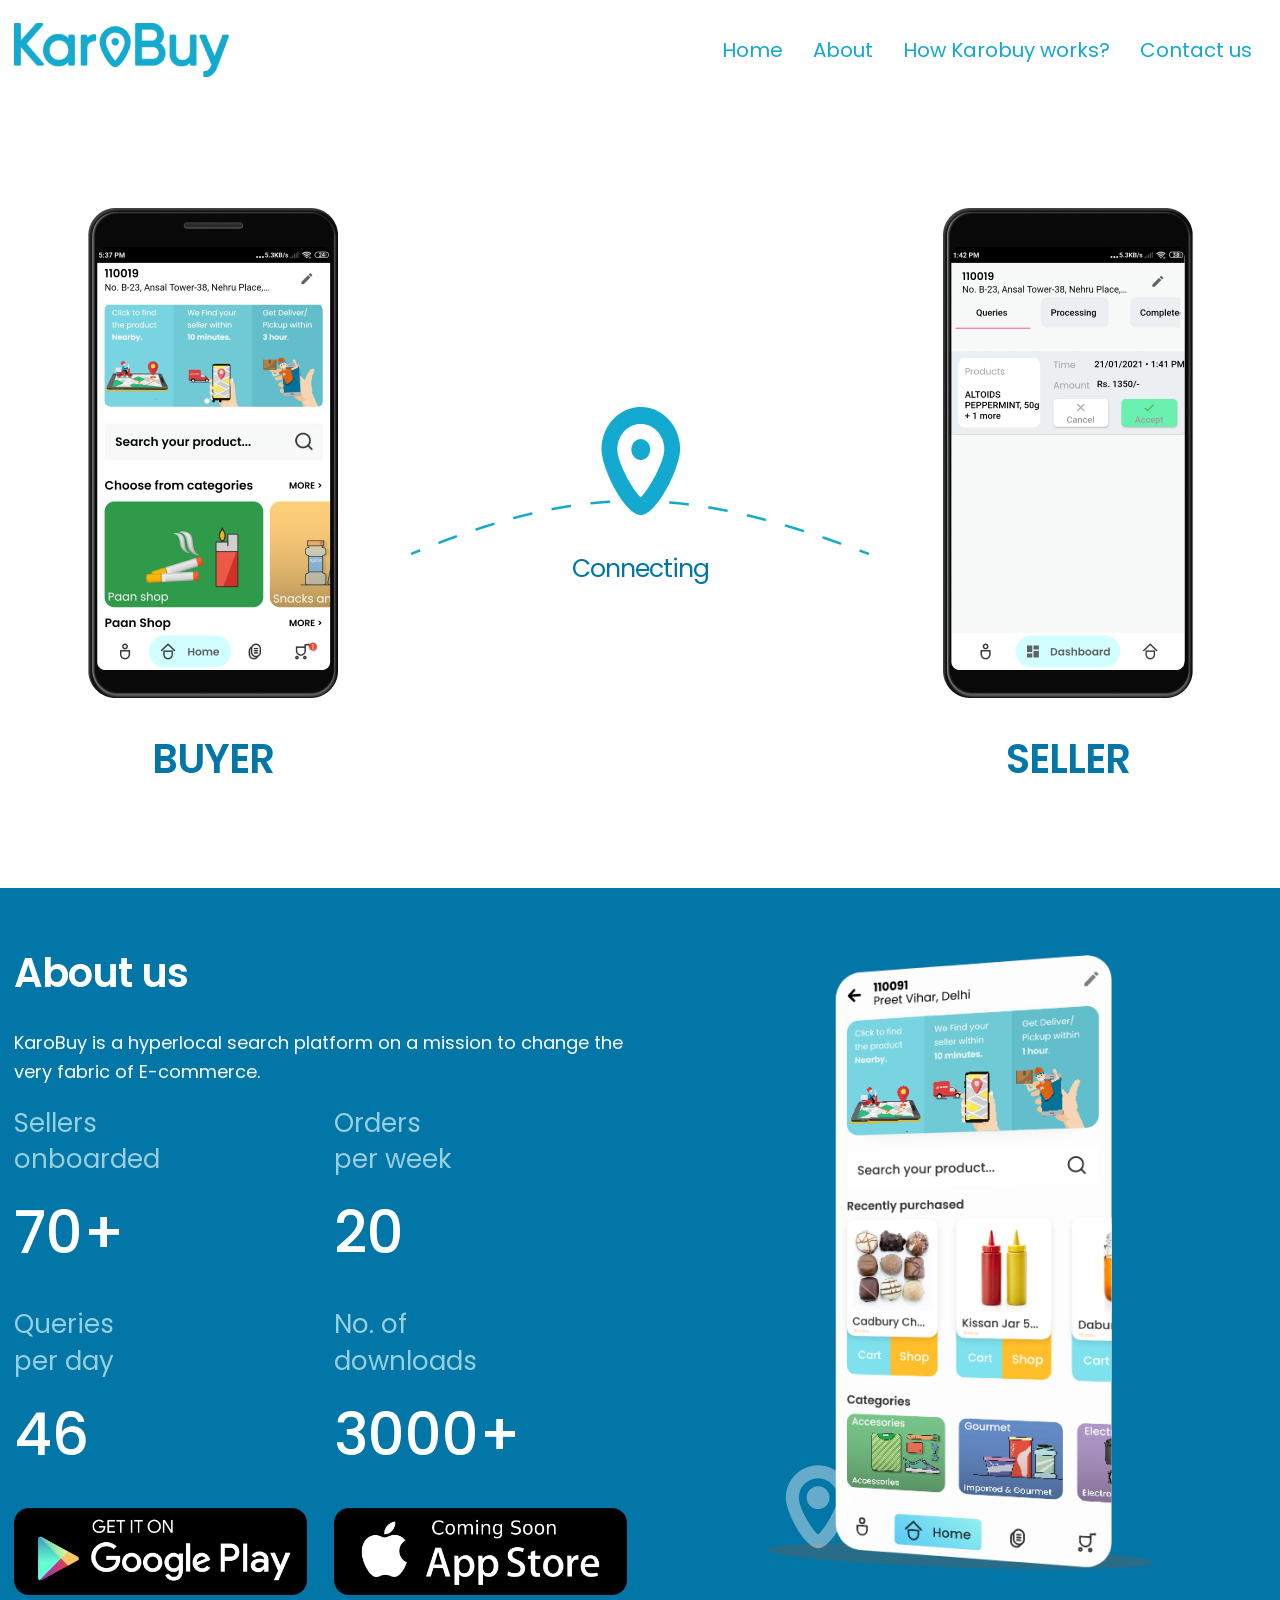
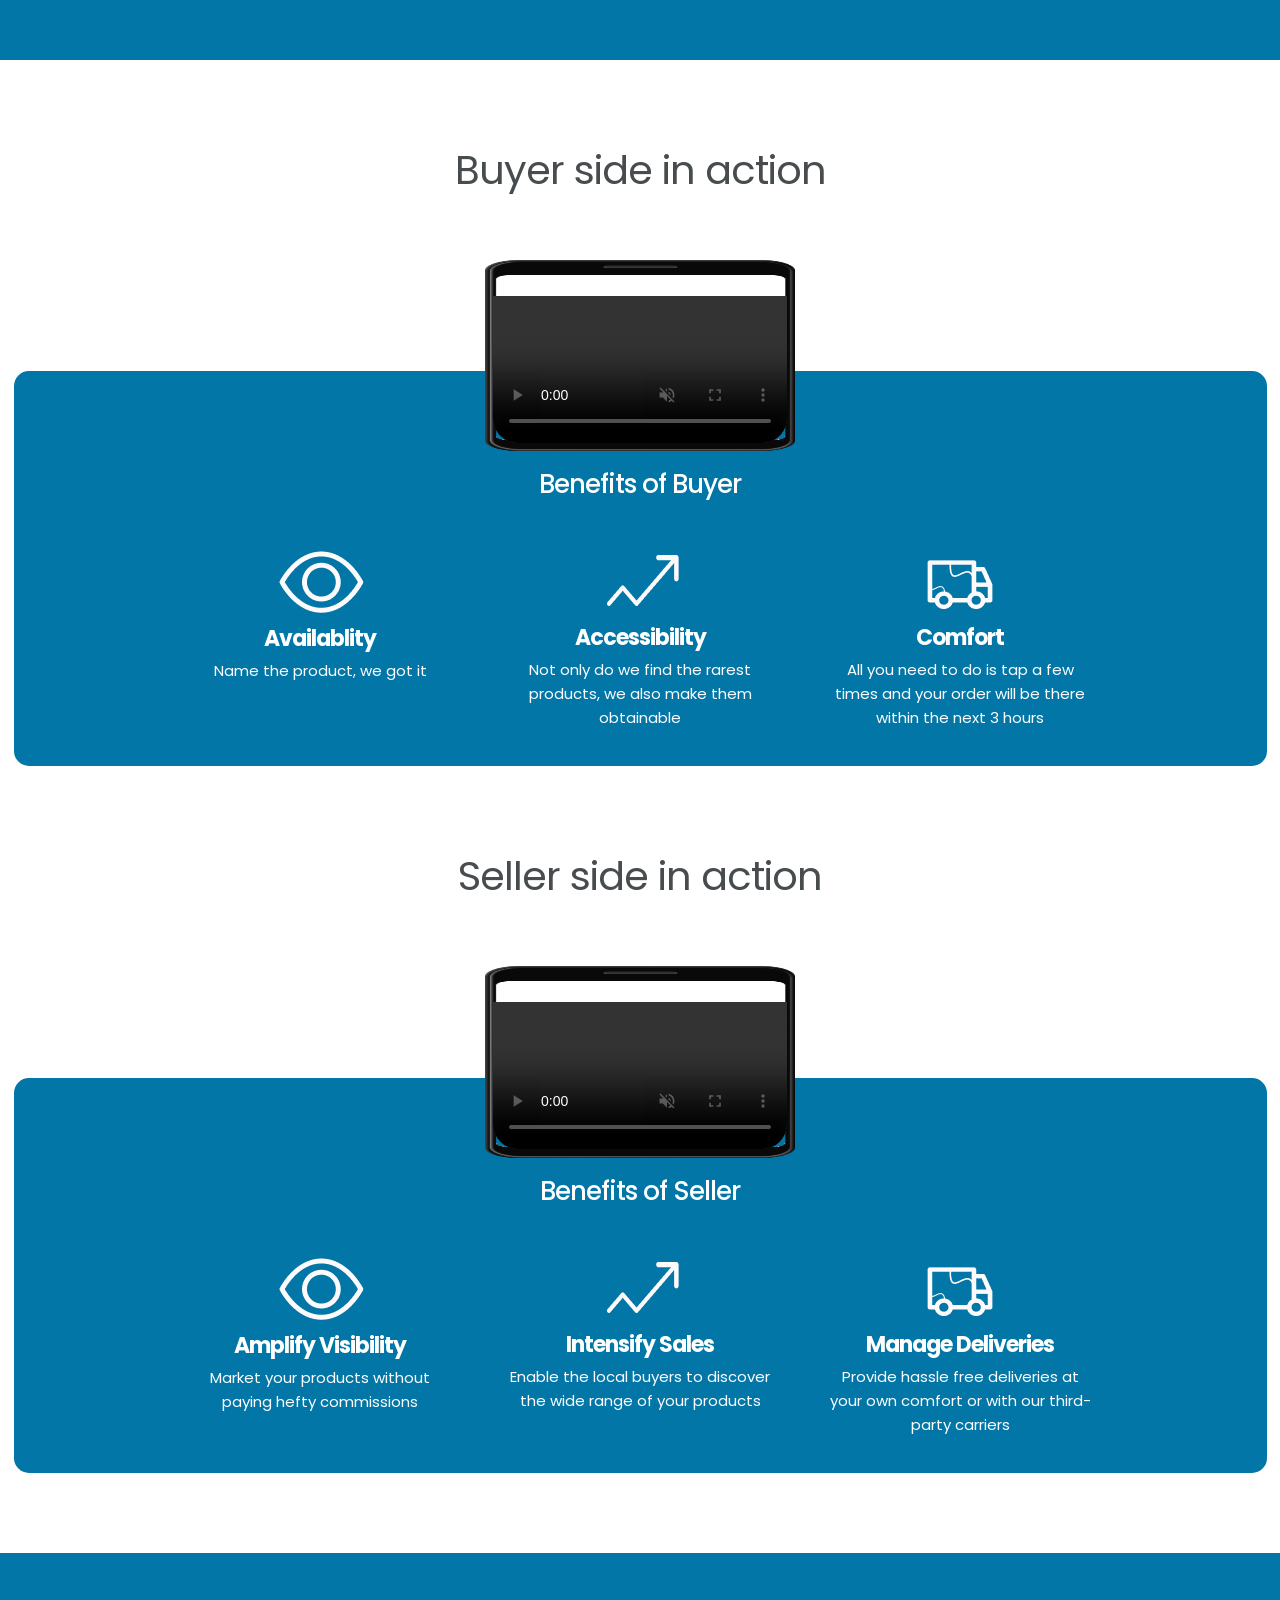
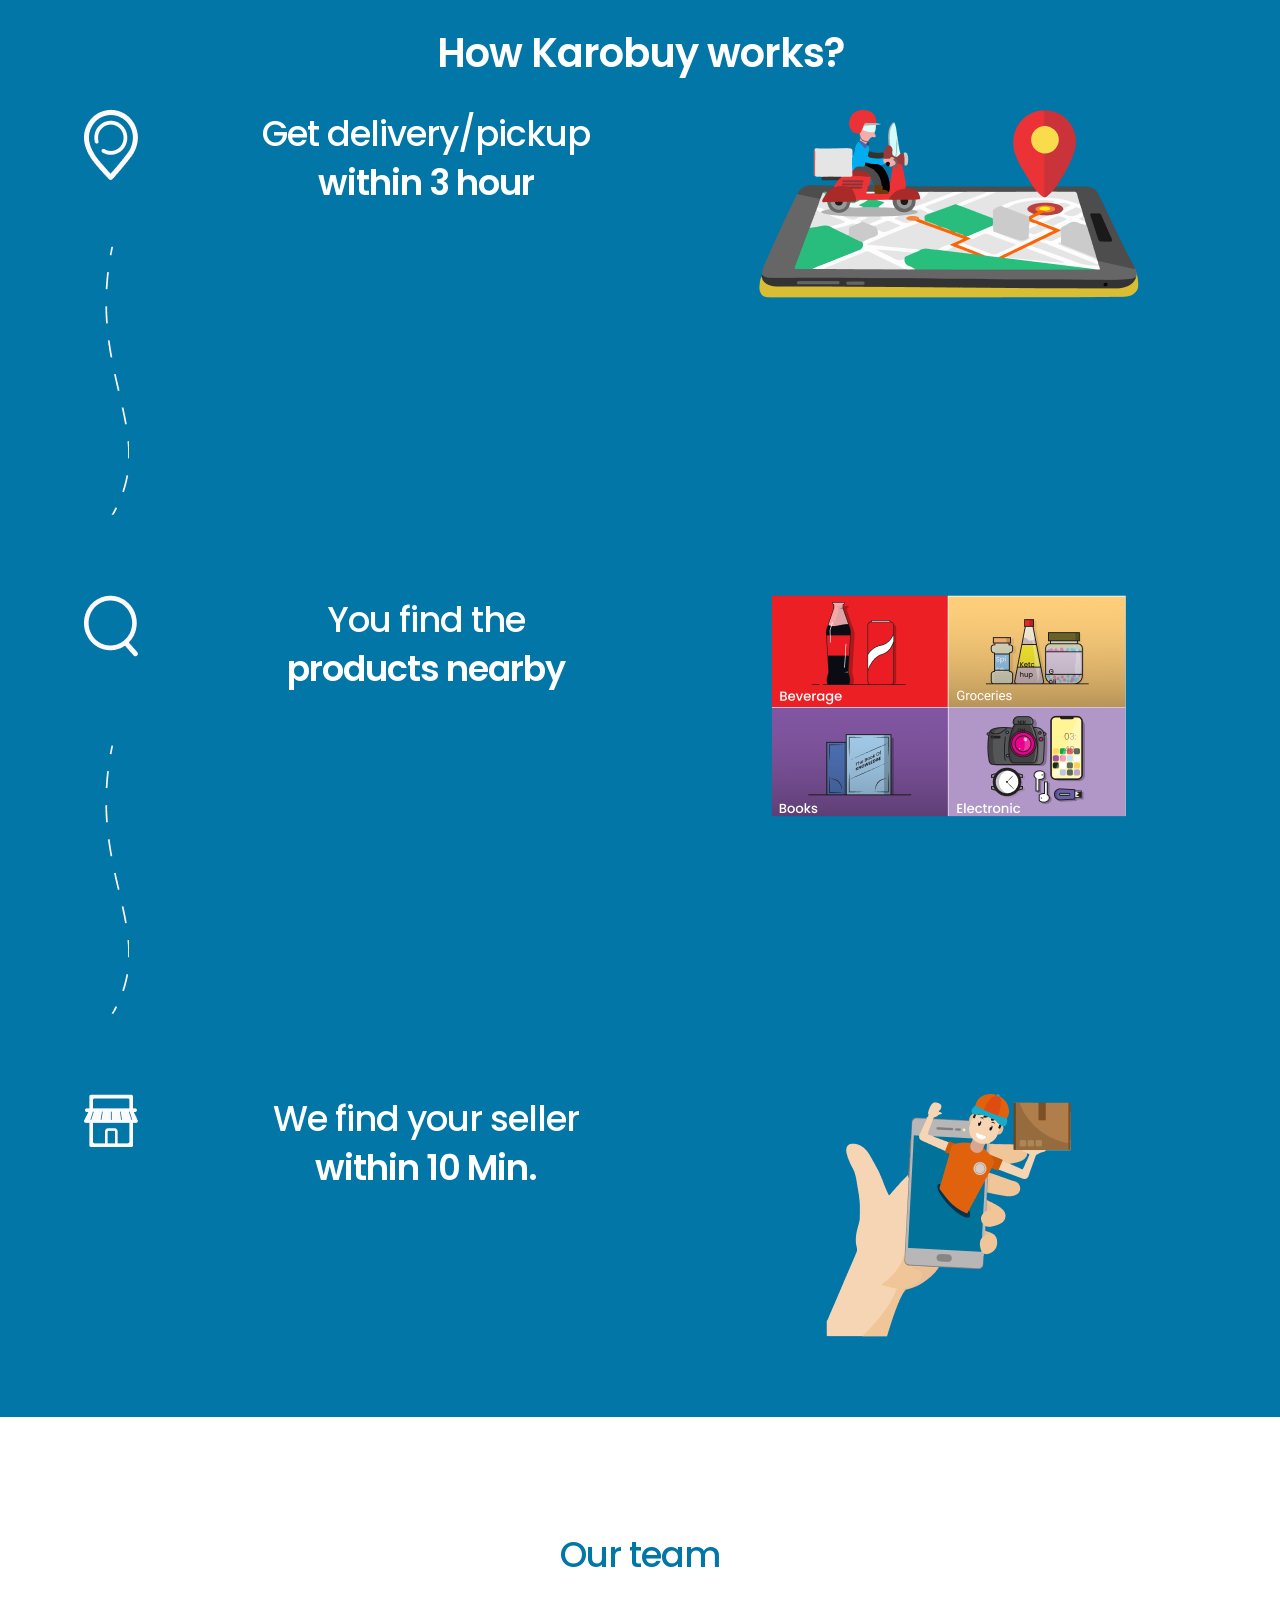
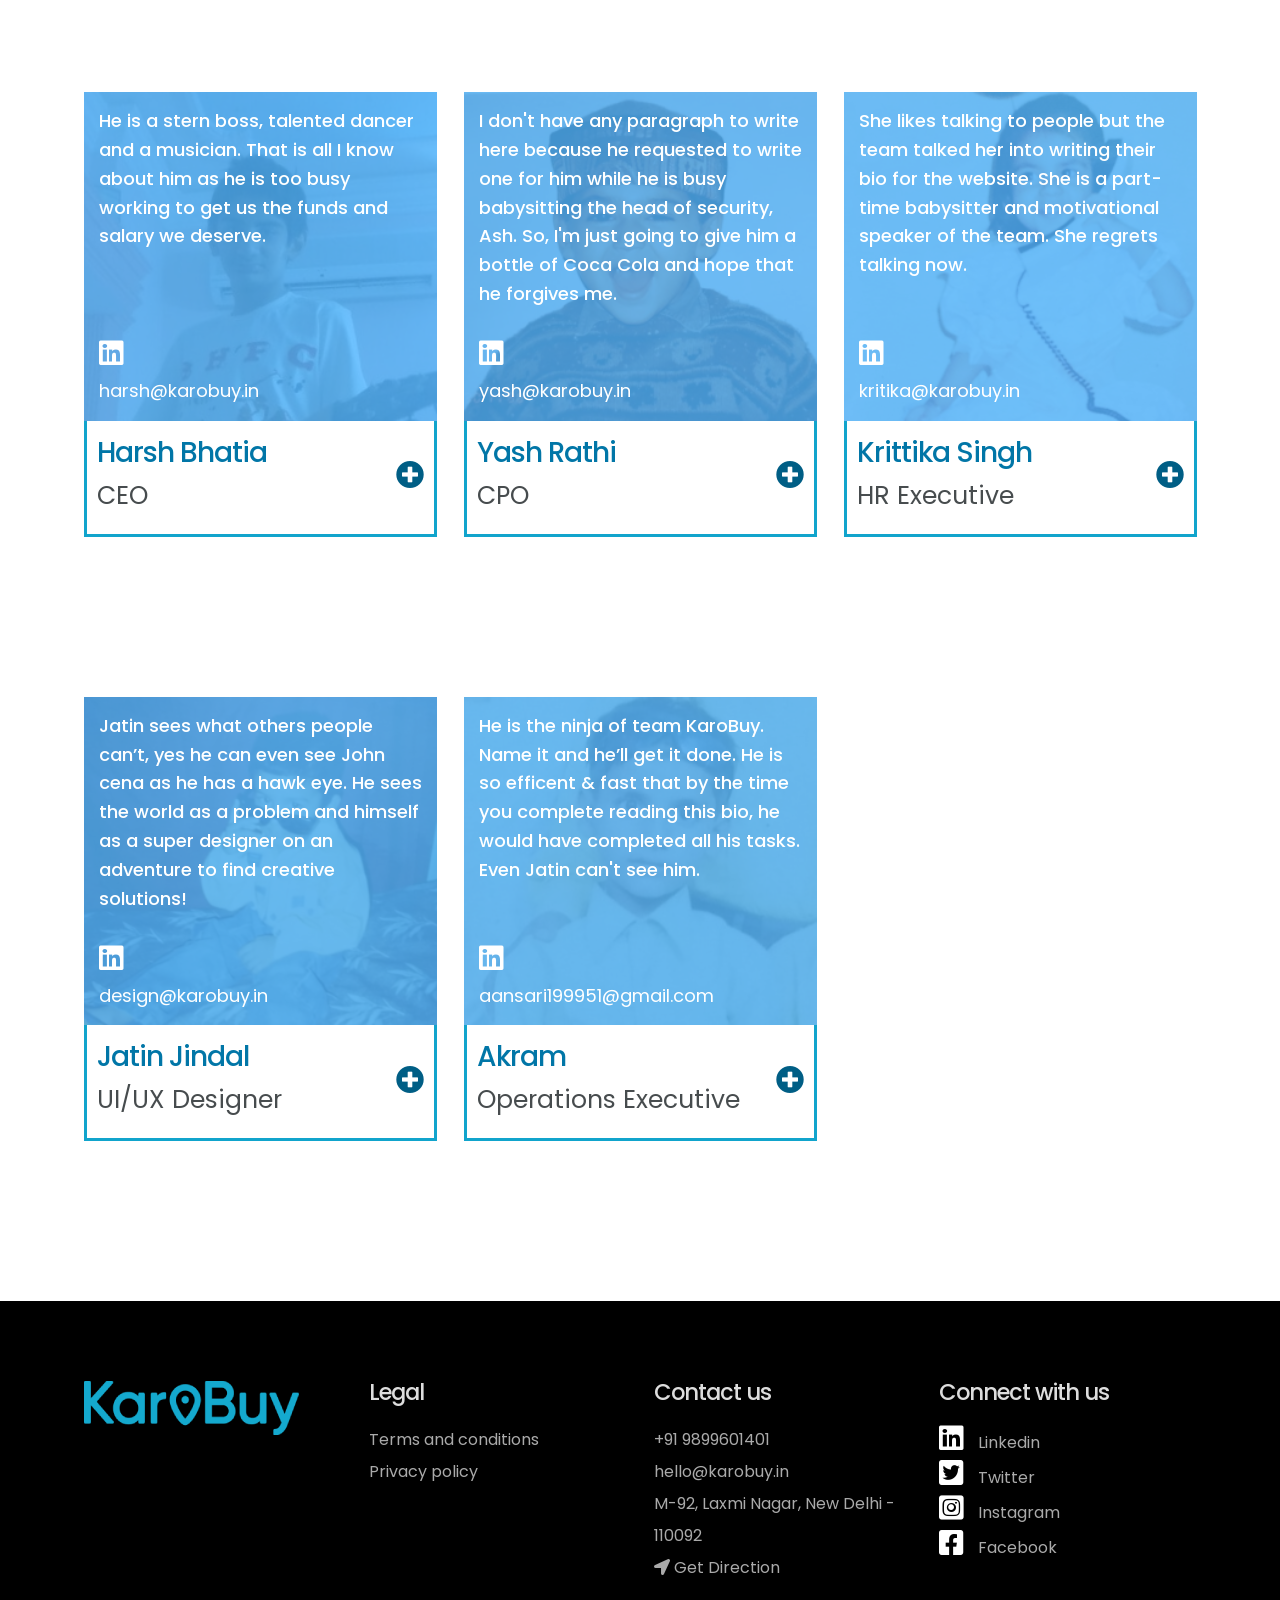
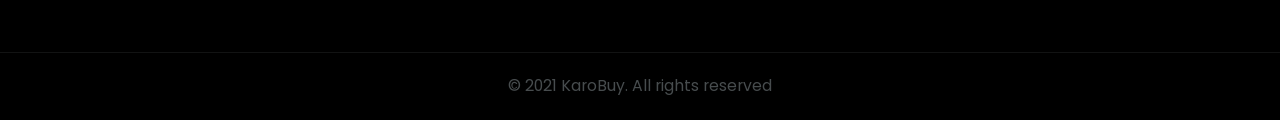
==== index.html @ 118cf06e "Add files via upload" ====
<!DOCTYPE html>
<html lang="en">
<head>
    <meta charset="UTF-8">
    <meta http-equiv="X-UA-Compatible" content="IE=edge,chrome=1" />
    <meta name="viewport" content="width=device-width, initial-scale=1.0">

    <meta name="description" content="Use karobuy to order groceries online and paan shop near you and get it delivered within 3 hours">
    <meta name="keywords" content="delivery in delhi, paan shop, online grocery shopping, grocery delivery">
    <!-- <meta name="subject" content=""> -->
    <meta name="copyright" content="Karobuy">
    <meta name="robots" content="index,follow">
    <meta name="theme-color" content="#14A9CE">
    <meta name="author" content="Harsh Bhatia, CEO">

    <meta property="og:type" content="website">
    <meta property="og:title" content="Karobuy">
    <meta property="og:description" content="Use karobuy to order groceries online and paan shop near you and get it delivered within 3 hours">
    <meta property="og:url" content="http://karobuy.in/">
    <meta property="og:site_name" content="Karobuy">
    <meta property="og:image" content="assets/images/logo.png">
    
    
    <title>Welcome! to Karobuy</title>
    <link rel="icon" type="image/png" href="assets/images/favicon.png"/>
    <link rel="canonical" href="/">
	
    <link rel="stylesheet" href="assets/css/bootstrap.min.css">
    <!-- <link rel="stylesheet" href="assets/css/owl.carousel.min.css">
    <link rel="stylesheet" href="assets/css/owl.theme.default.min.css"> -->
    <link rel="stylesheet" href="assets/css/animate.min.css">
    <link rel="stylesheet" href="https://cdnjs.cloudflare.com/ajax/libs/font-awesome/5.15.2/css/all.min.css"/>
    <link href="https://fonts.googleapis.com/css2?family=Poppins:ital,wght@0,100;0,300;0,400;0,500;0,600;0,700;0,800;0,900;1,100;1,300;1,400;1,500;1,600;1,700;1,800;1,900&display=swap" rel="stylesheet">
    <link rel="stylesheet" href="assets/css/site.css">
</head>
<body>
    <!-- HEADER SECTIONS OPEN HERE -->
    <header>
<!--         <div class="topMenu bg-theme2">
            <div class="container-fluid">
                <div class="topMenu-wrapper">
                    <div class="contacts d-none d-lg-flex">
                        <a href="tel: + (254) 721 826 904"><i class="fas fa-phone-alt"></i> + (254) 721 826 904</a><div class="text-white mx-2"> | </div>
                        <a href="mailto: info@groundwater.co.ke"><i class="far fa-envelope"></i> info@groundwater.co.ke</a><div class="text-white mx-2"> | </div>
                        <p class="mb-0"><i class="far fa-map"></i> Alpha House , Oginga Odinga Street Kisumu, Kenya</p>
                    </div>
                    <div class="links d-flex align-items-center">
                        <div class="socialBar mr-2">
                            <a class="social-link facebook" href="javascript:void(0)"><i class="fab fa-facebook-f favIcons"></i></a>
                            <a class="social-link twitter" href="javascript:void(0)"><i class="fab fa-twitter favIcons"></i></a>
                            <a class="social-link google-plus" href="javascript:void(0)"><i class="fab fa-google-plus-g"></i></a>
                            <a class="social-link linkedin" href="javascript:void(0)"><i class="fab fa-linkedin-in favIcons"></i></a>
                            <a class="social-link instagram" href="javascript:void(0)"><i class="fab fa-instagram-square favIcons"></i></a>
                            <a class="social-link pinterest" href="javascript:void(0)"><i class="fab fa-pinterest favIcons"></i></a>
                            <a class="social-link yahoo" href="javascript:void(0)"><i class="fab fa-yahoo"></i></a>
                        </div>
                        <a class="myBtn3 btn2 fw-semi px-3 fs-12" href="javascript:void(0)"><span>DONATE NOW</span></a>
                    </div>
                </div>
            </div>
        </div> -->
        <div class="mainMenu">
            <div class="container-fluid">
                <div class="logo_navs">
                    <a class="logo" href="/">
	                    <img class="img-fluid" src="assets/images/logo.png" alt="Karobuy Logo">
                    </a>
                    <div class="d-flex d-lg-none pr-2">
                        <!-- <li class="searchBar">
                            <a href="javascript:void(0);"><i class="fas fa-search"></i></a>
                        </li>
                        <li class="shopping-cart px-3">
                            <a href="javascript:void(0);"><i class="fas fa-shopping-cart"></i></a>
                        </li> -->
                        <li class="bars-btn">
                            <a href="javascript:void(0);"><i class="fas fa-bars" style="font-size: 1.4rem; color: #14A9CE;"></i></a>
                        </li>
                    </div>
                    <nav class="navDesk d-none d-lg-block">
                        <ul>
                            <li><a href="">Home</a></li>
                            <li><a href="#about">About</a></li>
                            <li><a href="#works">How Karobuy works?</a></li>
                            <li><a href="#footer">Contact us</a></li>
                            <!-- <li class="searchBar">
                                <a href="javascript:void(0);"><i class="fas fa-search"></i></a>
                            </li>
                            <li class="shopping-cart">
                                <a href="javascript:void(0);"><i class="fas fa-shopping-cart"></i></a>
                            </li>
                            <li class="bars-btn">
                                <a href="javascript:void(0);"><i class="fas fa-ellipsis-v"></i></a>
                            </li> -->
                        </ul>
                    </nav>
                    <!-- <div class="bars-btn d-lg-none">
                        <span class="bars1"></span>
                        <span class="bars2"></span>
                        <span class="bars3"></span>
                        <span class="bars"></span>
                    </div> -->
                </div>
            </div>
        </div>
        <!-- =================
            MOBILE NAVS
        ======================== -->
        <div class="accordion bg-color5">
            <div class="logoClseIcn px-3 pb-3 mb-3">
                <a class="w-75" href="/">
                    <img class="img-fluid" src="assets/images/logo.png" alt="Karobuy logo">
                </a>
                <div class="close-btn p-2"><i class="fas fa-times text-warning" style="font-size: 1.4rem;"></i></div>
            </div>
            <nav class="side-nav">
                <ul>
                    <li><a href="">Home</a></li>
                    <li class="submenu"><a href="#about">About</a><!-- <i class="fas fa-chevron-down"></i> -->
                        <!-- <ul>
                            <li><a href="/p/seo">Ecommerce</a></li>
                            <li><a href="/p/seo">SEO</a></li>
                            <li><a href="/p/social-media-management">Social Media Management</a></li>
                            <li><a href="/p/website">Websites</a></li>
                            <li><a href="/p/e-commerce-website">Ecommerce</a></li>
                            <li><a href="/p/mobile-application">Mobile Application</a></li>
                        </ul> -->
                    </li>
                    <li><a href="#works">How Karobuy works?</a></li>
                    <li><a href="#footer">Contact us</a></li>
                </ul>
            </nav>
        </div>
        <div class="side-nav-overlay"></div>
    </header>
    <!-- HEADER SECTIONS CLOSE HERE -->

    <div class="banner-area d-none d-lg-block">
        <div class="container">
            <div class="row align-items-center">
                <div class="col-md-3 wow animate__slideInLeft">
                    <div class="imgBox">
                        <img class="img-fluid" src="assets/images/buyer-side.jpg" alt="buyer">
                        <h1>BUYER</h1>
                    </div>

                </div>
                <div class="col-md-6 wow animate__fadeInUp">
                    <div class="imgBox imgIcon">
                        <img class="img-fluid" src="assets/images/map-con.png" alt="connecting">
                        <h3>Connecting</h3>
                    </div>
                </div>
                <div class="col-md-3 wow animate__slideInRight">
                    <div class="imgBox">
                        <img class="img-fluid" src="assets/images/r-buyer-side.jpg" alt="seller">
                        <h2>SELLER</h2>
                    </div>
                </div>
            </div>
        </div>
    </div>

    <div id="about" class="about mt-3 pt-5 mt-lg-0 pt-lg-0">
        <div class="container-fluid">
            <div class="row">
                <div class="col-lg-6">
                    <div class="conts">
                        <h2>About us</h2>
                        <p>KaroBuy is a hyperlocal search platform on a mission to change the very fabric of E-commerce.</p>
                        <div class="dash">
                            <div class="row">
                                <div class="col-6">
                                    <p>Sellers<br>onboarded</p>
                                    <div class="counter">
                                        <span>70</span>+
                                    </div>
                                </div>
                                <div class="col-6">
                                    <p>Orders<br>per week</p>
                                    <div class="counter">
                                        <span>20</span>
                                    </div>
                                </div>
                                <div class="col-6">
                                    <p>Queries<br>per day</p>
                                    <div class="counter">
                                        <span>46</span>
                                    </div>
                                </div>
                                <div class="col-6">
                                    <p>No. of<br>downloads</p>
                                    <div class="counter">
                                        <span>3000</span>+
                                    </div>
                                </div>
                            </div>
                        </div>
                        <div class="row">
                            <div class="col-6"><a href="https://play.google.com/store/apps/details?id=org.mx.karobuy" target="_blank"><img class="img-fluid" src="assets/images/Gplay.png" alt="google play"></a></div>
                            <div class="col-6"><a href="javascript:;"><img class="img-fluid" src="assets/images/appS.png" alt="app store"></a></div>
                        </div>
                    </div>
                </div>
                <div class="col-lg-6 wow animate__slideInRight">
                    <div class="rImg">
                        <img class="img-fluid" src="assets/images/about-r.png" alt="home delivery">
                    </div>
                </div>
            </div>
        </div>
    </div>



    <div class="actions">
        <div class="container-fluid">
            <h2>Buyer side in action</h2>
            <div class="vi wow animate__slideInLeft">
                <video controls="controls" src="assets/videos/KaroBuyBuyer.mp4" autoplay muted>
                    Your browser does not support the HTML5 Video element.
                </video>
                <img src="assets/images/mobFrame.png" alt="Buyer side in action">
            </div>
            <div class="cards">
                <h3>Benefits of Buyer</h3>
                <div class="row justify-content-center">
                    <div class="col-lg-3">
                        <div class="cs">
                            <img src="assets/images/eyeIcon.png" alt="" class="img-fluid">
                            <h4>Availablity</h4>
                            <p>Name the product,
                                we got it</p>
                        </div>
                    </div>
                    <div class="col-lg-3">
                        <div class="cs">
                            <img src="assets/images/growIcon.png" alt="" class="img-fluid">
                            <h4>Accessibility</h4>
                            <p>Not only do we find the rarest products, we also make them obtainable</p>
                        </div>
                    </div>
                    <div class="col-lg-3">
                        <div class="cs">
                            <img src="assets/images/deliveryIcon.png" alt="" class="img-fluid">
                            <h4>Comfort</h4>
                            <p>All you need to do is tap a few times and your order will be there within the next 3 hours</p>
                        </div>
                    </div>
                </div>
            </div>
        </div>
    </div>


    <div class="actions">
        <div class="container-fluid">
            <h2>Seller side in action</h2>
            <div class="vi wow animate__slideInRight">
                <video controls="controls" src="assets/videos/KaroBuySeller.mp4" autoplay muted>
                    Your browser does not support the HTML5 Video element.
                </video>
                <img src="assets/images/mobFrame.png" alt="Seller side in action">
            </div>
            <div class="cards">
                <h3>Benefits of Seller</h3>
                <div class="row justify-content-center">
                    <div class="col-lg-3">
                        <div class="cs">
                            <img class="img-fluid" src="assets/images/eyeIcon.png" alt="" class="img-fluid">
                            <h4>Amplify Visibility</h4>
                            <p>Market your products without paying hefty commissions</p>
                        </div>
                    </div>
                    <div class="col-lg-3">
                        <div class="cs">
                            <img class="img-fluid" src="assets/images/growIcon.png" alt="" class="img-fluid">
                            <h4>Intensify Sales</h4>
                            <p>Enable the local buyers to discover the wide range of your products</p>
                        </div>
                    </div>
                    <div class="col-lg-3">
                        <div class="cs">
                            <img class="img-fluid" src="assets/images/deliveryIcon.png" alt="" class="img-fluid">
                            <h4>Manage Deliveries</h4>
                            <p>Provide hassle free deliveries at your own comfort or with our third-party carriers</p>
                        </div>
                    </div>
                </div>
            </div>
        </div>
    </div>
    

    <div id="works" class="works">
        <div class="container">
            <h2>How Karobuy works?</h2>
            <div class="row pBox">
                <div class="col-3 col-md-1">
                    <div class="icons"><img class="img-fluid" src="assets/images/locatPin.png" alt="map icon"></div>
                </div>
                <div class="col-9 col-md-11">
                    <div class="row">
                        <div class="col-md-6">
                            <h2><span>Get delivery/pickup</span><br>within 3 hour</h2>
                        </div>
                        <div class="col-md-6 wow animate__slideInLeft">
                            <div class="imgBox"><img class="img-fluid" src="assets/images/delrng.png" alt="Get delivery/pickup within 3 hour"></div>
                        </div>
                    </div>
                </div>
            </div>
            <div class="row pBox">
                <div class="col-3 col-md-1">
                    <div class="icons"><img class="img-fluid" src="assets/images/srchDir.png" alt="find icon"></div>
                </div>
                <div class="col-9 col-md-11">
                    <div class="row">
                        <div class="col-md-6">
                            <h2><span>You find the </span><br>products nearby</h2>
                        </div>
                        <div class="col-md-6 wow animate__slideInRight">
                            <div class="imgBox"><img class="img-fluid" src="assets/images/prdcts.png" alt="You find the 
                                products nearby"></div>
                        </div>
                    </div>
                </div>
            </div>
            <div class="row pBox">
                <div class="col-3 col-md-1">
                    <div class="icons"><img class="img-fluid" src="assets/images/homeIcon.png" alt="home icon"></div>
                </div>
                <div class="col-9 col-md-11">
                    <div class="row">
                        <div class="col-md-6">
                            <h2><span>We find your seller</span><br>within 10 Min.</h2>
                        </div>
                        <div class="col-md-6 wow animate__slideInLeft">
                            <div class="imgBox"><img class="img-fluid" src="assets/images/selr.png" alt="We find your seller within 10 Min."></div>
                        </div>
                    </div>
                </div>
            </div>
        </div>
    </div>


    <div class="teams">
        <div class="container">
            <h2>Our team</h2>
            <div class="row">
                <div class="col-12 col-lg-4 wow animate__slideInLeft">
                    <div class="memb">
                        <div class="imgLayer">
                            <img src="assets/images/harshBhatiya.jpg" alt="Harsh Bhatia">
                            <div class="layer">
                                <p>He is a stern boss, talented dancer and a musician. That is all I know about him as he is too busy working to get us the funds and salary we deserve.</p>
                                <div class="social">
                                    <a class="SoLnk linkedin" href="https://www.linkedin.com/in/iamharshbhatia/" target="_blank"><i class="fab fa-linkedin"></i></a>
                                    <!-- <a class="SoLnk twitter" href="javascript:;"><i class="fab fa-twitter-square"></i></a>
                                    <a class="SoLnk instagram" href="javascript:;"><i class="fab fa-instagram-square"></i></a>
                                    <a class="SoLnk facebook" href="javascript:;"><i class="fab fa-facebook-square"></i></a> -->
                                    <a class="mailLnk" href="mailto:harsh@karobuy.in">harsh@karobuy.in</a>
                                </div>
                            </div>
                        </div>
                        <div class="nameDesgn">
                            <div class="name">
                                <h3>Harsh Bhatia</h3>
                                <p>CEO</p>
                            </div>
                            <div class="expndBtn">
                                <i class="fas fa-plus-circle"></i>
                            </div>
                        </div>
                    </div>
                </div>
                <div class="col-12 col-lg-4">
                    <div class="memb">
                        <div class="imgLayer">
                            <img src="assets/images/yashRathi.jpg" alt="Yash Rathi">
                            <div class="layer">
                                <p>I don't have any paragraph to write here because he requested to write one for him while he is busy babysitting the head of security, Ash. So, I'm just going to give him a bottle of Coca Cola and hope that he forgives me.</p>
                                <div class="social">
                                    <a class="SoLnk linkedin" href="https://www.linkedin.com/in/yash-rathi-764050116/" target="_blank"><i class="fab fa-linkedin"></i></a>
                                    <a class="mailLnk" href="mailto:yash@karobuy.in">yash@karobuy.in</a>
                                </div>
                            </div>
                        </div>
                        <div class="nameDesgn">
                            <div class="name">
                                <h3>Yash Rathi</h3>
                                <p>CPO</p>
                            </div>
                            <div class="expndBtn">
                                <i class="fas fa-plus-circle"></i>
                            </div>
                        </div>
                    </div>
                </div>
                <div class="col-12 col-lg-4 wow animate__slideInRight">
                    <div class="memb">
                        <div class="imgLayer">
                            <img src="assets/images/Kritika.jpg" alt="Krittika">
                            <div class="layer">
                                <p>She likes talking to people but the team talked her into writing their bio for the website. She is a part-time babysitter and motivational speaker of the team. She regrets talking now.</p>
                                <div class="social">
                                    <a class="SoLnk linkedin" href="https://www.linkedin.com/in/krittika-singh-4213291a0/" target="_blank"><i class="fab fa-linkedin"></i></a>
                                    <a class="mailLnk" href="mailto:kritika@karobuy.in">kritika@karobuy.in</a>
                                </div>
                            </div>
                        </div>
                        <div class="nameDesgn">
                            <div class="name">
                                <h3>Krittika Singh</h3>
                                <p>HR Executive</p>
                            </div>
                            <div class="expndBtn">
                                <i class="fas fa-plus-circle"></i>
                            </div>
                        </div>
                    </div>
                </div>
                <div class="col-12 col-lg-4 wow animate__slideInLeft">
                    <div class="memb">
                        <div class="imgLayer">
                            <img src="assets/images/jatinJindal.jpg" alt="Jatin Jindal">
                            <div class="layer">
                                <p>Jatin sees what others people can’t, yes he can even see John cena  as he has a hawk eye. He sees the world as a problem and himself as a super designer on an adventure to find creative solutions!</p>
                                <div class="social">
                                    <a class="SoLnk linkedin" href="https://www.linkedin.com/in/jatin-jindal-b1544615b" target="_blank"><i class="fab fa-linkedin"></i></a>
                                    <a class="mailLnk" href="mailto:design@karobuy.in">design@karobuy.in</a>
                                </div>
                            </div>
                        </div>
                        <div class="nameDesgn">
                            <div class="name">
                                <h3>Jatin Jindal</h3>
                                <p>UI/UX Designer</p>
                            </div>
                            <div class="expndBtn">
                                <i class="fas fa-plus-circle"></i>
                            </div>
                        </div>
                    </div>
                </div>
                <div class="col-12 col-lg-4 wow animate__slideInLeft">
                    <div class="memb">
                        <div class="imgLayer">
                            <img src="assets/images/akram.jpg" alt="Akram">
                            <div class="layer">
                                <p>He is the ninja of team KaroBuy. Name it and he’ll get it done. He is so efficent & fast that by the time you complete reading this bio, he would have completed all his tasks. Even Jatin can't see him.</p>
                                <div class="social">
                                    <a class="SoLnk linkedin" href="https://www.linkedin.com/in/akram-ansari-314558206" target="_blank"><i class="fab fa-linkedin"></i></a>
                                    <a class="mailLnk" href="mailto:aansari199951@gmail.com">aansari199951@gmail.com</a>
                                </div>
                            </div>
                        </div>
                        <div class="nameDesgn">
                            <div class="name">
                                <h3>Akram</h3>
                                <p>Operations Executive</p>
                            </div>
                            <div class="expndBtn">
                                <i class="fas fa-plus-circle"></i>
                            </div>
                        </div>
                    </div>
                </div>
            </div>
        </div>
    </div>



    <footer id="footer" class="footer">
        <div class="container">
            <div class="row">
                <div class="col-12 col-md-3">
                    <div class="fooBox"><a class="logo" href="/"><img class="img-fluid" src="assets/images/logo.png" alt="karobuy logo"></a></div>
                </div>
                <div class="col-12 col-md-3">
                    <div class="fooBox">
                        <h5>Legal</h5>
                        <ul>
                            <li>
                                <a href="javascript:;">Terms and conditions</a>
                                <a href="javascript:;">Privacy policy</a>
                            </li>
                        </ul>
                    </div>
                </div>
                <div class="col-6 col-md-3">
                    <div class="fooBox">
                        <h5>Contact us</h5>
                        <ul>
                            <li>
                                <a href="tel: +91 9899601401">+91 9899601401</a>
                                <a href="hello@karobuy.in">hello@karobuy.in</a>
                                <p>M-92, Laxmi Nagar, New Delhi - 110092</p>
                                <a href="https://maps.app.goo.gl/RvMQTJTn36j3Mem1A" target="_blank"><i class="fas fa-location-arrow"></i> Get Direction</a>
                            </li>
                        </ul>
                    </div>
                </div>
                <div class="col-6 col-md-3">
                    <div class="fooBox">
                        <h5>Connect with us</h5>
                        <ul class="fooSoci">
                            <li>
                                <a href="https://www.linkedin.com/company/karobuy/" target="_blank"><i class="fab fa-linkedin"></i> Linkedin</a>
                                <a href="https://twitter.com/karo_buy" target="_blank"><i class="fab fa-twitter-square"></i> Twitter</a>
                                <a href="https://www.instagram.com/karobuy.in/" target="_blank"><i class="fab fa-instagram-square"></i> Instagram</a>
                                <a href="https://www.facebook.com/karobuy.in" target="_blank"><i class="fab fa-facebook-square"></i> Facebook</a>
                            </li>
                        </ul>
                    </div>
                </div>
            </div>
        </div>
        <hr>
        <div class="copyright">
            <small>&copy; 2021 KaroBuy. All rights reserved</small>
        </div>
        <div id="back_top">
            <span></span>
        </div>
    </footer>


    

    <script src="assets/js/jquery.js"></script>
    <!-- <script src="assets/js/popper.min.js"></script>
    <script src="assets/js/bootstrap.min.js"></script> -->
<!--     <script src="assets/js/owl.carousel.js"></script>
    <script src="assets/js/modernizr-custom.js"></script> -->
    <script src="assets/js/wow.min.js"></script>
    <script src="assets/js/jquery.waypoints.min.js"></script>
    <script src="assets/js/jquery.counterup.min.js"></script>
    <script src="assets/js/site.js"></script>
    
</body>
</html>
---- assets/css/site.css ----
*,ul,li{margin:0;padding:0;list-style:none}::selection{color:#fff;background-color:#0176A7}a:hover{color:#0176A7}html,body{font-size:18px;color:#474C4E;font-family:'Poppins', sans-serif;scroll-behavior:smooth;line-height:1.6}h1,h2,h3,h4,h5,h6,.h1,.h2,.h3,.h4,.h5,.h6{letter-spacing:-1px;font-weight:700;line-height:1}@media (min-width: 1601px){.container,.container-sm,.container-md,.container-lg,.container-xl,.container-ld{max-width:1440px}}.social .SoLnk{color:#fff;font-size:28px}.social .SoLnk:not(:last-child){margin-right:5px}.social .mailLnk{display:block;color:#fff;text-decoration:none}.about{background-color:#0176A7;color:#fff}.about .conts{padding-top:40px;padding-bottom:40px}@media (min-width: 992px){.about .conts{padding-top:65px;padding-bottom:65px}}.about .conts h2{font-size:30px;font-weight:600;margin-bottom:1rem}@media (min-width: 992px){.about .conts h2{font-size:40px;margin-bottom:2rem}}.about .conts .dash p{font-size:26px;margin-bottom:10px;color:#97CFE0;line-height:1.4}.about .conts .dash .counter{font-size:30px;font-weight:500;margin-bottom:26px}@media (min-width: 992px){.about .conts .dash .counter{font-size:58px}}.about .rImg{text-align:center;padding-bottom:35px}@media (min-width: 992px){.about .rImg{padding-top:65px;padding-bottom:65px}}.actions{margin-bottom:50px}@media (min-width: 992px){.actions{margin-bottom:80px}}.actions h2{font-size:30px;font-weight:normal;text-align:center;margin-top:60px;margin-bottom:-30px}@media (min-width: 992px){.actions h2{font-size:40px;margin-top:90px;margin-bottom:-10px}}.actions .vi{text-align:center;width:270px;position:relative;top:80px;padding:36px 8px 0;margin-left:auto;margin-right:auto}@media (min-width: 992px){.actions .vi{width:310px}}.actions .vi video{outline:none;max-width:100%;position:relative;z-index:9;border-radius:0 0 25px 25px}.actions .vi img{position:absolute;width:100%;height:100%;top:0;left:0;right:0;bottom:0}.actions .cards{background-color:#0176A7;color:#fff;text-align:center;border-radius:15px;padding-top:100px}.actions .cards h3{font-size:26px;font-weight:500;margin-bottom:20px}@media (min-width: 992px){.actions .cards h3{margin-bottom:40px}}.actions .cards .cs{padding-bottom:36px;padding-left:15px;padding-right:15px}.actions .cards .cs h4{font-size:22px;font-weight:bold}.actions .cards .cs p{font-size:15px;margin-bottom:0}.works{background-color:#0176A7;padding-top:60px}@media (min-width: 992px){.works{padding-top:80px}}.works h2{text-align:center;color:#fff;font-size:30px;font-weight:600;margin-bottom:3rem}@media (min-width: 992px){.works h2{font-size:40px;margin-bottom:2rem}}.works .pBox{padding-bottom:60px}@media (min-width: 992px){.works .pBox{padding-bottom:80px}}.works .pBox h2{color:#fff;font-size:28px;line-height:1.4;margin-bottom:4rem}@media (min-width: 992px){.works .pBox h2{font-size:35px}}.works .pBox h2 span{font-weight:500}.works .pBox .imgBox{text-align:center}.teams{padding-top:60px}@media (min-width: 992px){.teams{padding-top:120px}}.teams h2{text-align:center;color:#0176A7;font-weight:500;font-size:35px;margin-bottom:60px}@media (min-width: 992px){.teams h2{margin-bottom:120px}}.teams .memb{margin-bottom:40px}@media (min-width: 992px){.teams .memb{padding-bottom:120px}}.teams .memb .imgLayer{position:relative}.teams .memb .imgLayer img{width:100%}.teams .memb .imgLayer .layer{position:absolute;top:0;bottom:0;left:0;right:0;color:#fff;background-color:rgba(82,182,255,0.8);display:flex;flex-direction:column;justify-content:space-between;padding:15px}.teams .memb .imgLayer .layer p{font-weight:500}.teams .memb .nameDesgn{display:flex;justify-content:space-between;align-items:center;border-right:3px solid #11A4CC;border-bottom:3px solid #11A4CC;border-left:3px solid #11A4CC;padding:1rem 10px}.teams .memb .nameDesgn .name h3{color:#0176A7;font-weight:500;font-size:22px}@media (min-width: 992px){.teams .memb .nameDesgn .name h3{font-size:28px}}.teams .memb .nameDesgn .name p{margin-bottom:0;font-size:25px}.teams .memb .nameDesgn .expndBtn{cursor:pointer}.teams .memb .nameDesgn .expndBtn i{font-size:28px;color:#005E85}header .topMenu .topMenu-wrapper{display:flex;justify-content:space-between;align-items:center}header .topMenu .topMenu-wrapper .contacts{display:flex}header .topMenu .topMenu-wrapper .contacts a,header .topMenu .topMenu-wrapper .contacts p{color:#fff;padding-left:4px;padding-right:4px}header .topMenu .topMenu-wrapper .contacts a:hover,header .topMenu .topMenu-wrapper .contacts p:hover{background-color:#fff;color:#14A9CE}header .mainMenu{position:absolute;top:0;left:0;right:0;padding-top:15px;padding-bottom:15px;background-color:#fff;z-index:99;-webkit-transition:all 0.6s ease;-ms-transition:all 0.6s ease;-o-transition:all 0.6s ease;transition:all 0.6s ease}@media (min-width: 992px){header .mainMenu{padding-top:0px;padding-bottom:0px}}header .mainMenu .logo_navs{display:flex;justify-content:space-between;align-items:center}header .mainMenu .logo_navs .navDesk>ul{display:flex;justify-content:space-between;align-items:center}header .mainMenu .logo_navs .navDesk>ul li a{font-size:20px;display:block;padding:34px 15px;color:#14A9CE;text-decoration:none;position:relative}header .mainMenu .logo_navs .navDesk>ul li a::after{content:'';position:absolute;left:0;bottom:0;width:100%;height:4px;background-color:#14A9CE;-webkit-transform:scaleX(0);-ms-transform:scaleX(0);transform:scaleX(0);-webkit-transition:transform 0.4s;-ms-transition:transform 0.4s;-o-transition:transform 0.4s;transition:transform 0.4s}header .mainMenu .logo_navs .navDesk>ul li:hover>a{color:#0176A7}header .mainMenu .logo_navs .navDesk>ul li:hover>a::after{-webkit-transform:scaleX(1);-ms-transform:scaleX(1);transform:scaleX(1)}header .mainMenu .logo_navs .navDesk>ul li:hover .megaMenu{-webkit-transform:scaleY(1);-ms-transform:scaleY(1);transform:scaleY(1)}header .mainMenu .logo_navs .navDesk>ul li .megaMenu{-webkit-transition:transform 0.4s;-ms-transition:transform 0.4s;-o-transition:transform 0.4s;transition:transform 0.4s;-webkit-transform:scaleY(0);-ms-transform:scaleY(0);transform:scaleY(0);transform-origin:bottom;position:absolute;left:0;right:0;background-color:#fff;text-align:center;padding-top:30px;padding-bottom:30px;-webkit-box-shadow:0 6px 16px -16px #474C4E;box-shadow:0 6px 16px -16px #474C4E}header .mainMenu .logo_navs .navDesk>ul li .megaMenu ul li a{padding-top:12px;padding-bottom:12px;border-bottom:1px solid #474C4E}header .mainMenu .logo img{width:80%}@media (min-width: 992px){header .mainMenu .logo img{width:100%}}header .mainMenu.scrolled{position:fixed;top:0;-webkit-box-shadow:0 6px 16px -16px #474C4E;box-shadow:0 6px 16px -16px #474C4E;animation:smoothScroll 1s forwards}header .accordion{right:-340px;position:fixed;background-color:#fff;box-shadow:0 0 12px rgba(71,76,78,0.5);top:0;z-index:100;height:100vh;overflow-y:scroll;width:330px;padding-top:20px;padding-bottom:20px;-webkit-transition:0.3s ease-in-out;-ms-transition:0.3s ease-in-out;-o-transition:0.3s ease-in-out;transition:0.3s ease-in-out}@media (min-width: 992px){header .accordion{left:auto;right:-360px}}header .accordion .logoClseIcn{display:flex;justify-content:space-between;align-items:center;box-shadow:0 2px 8px #eee}header .accordion .logoClseIcn .close-btn{cursor:pointer}header .accordion .side-nav ul li{list-style:none;position:relative}header .accordion .side-nav ul li a{color:#14A9CE;text-decoration:none;display:block;padding-left:20px;padding-right:20px;height:52px;line-height:52px;cursor:pointer;border-bottom:1px solid #ddd;-webkit-transition:0.3s background-color ease-in-out;-ms-transition:0.3s background-color ease-in-out;-o-transition:0.3s background-color ease-in-out;transition:0.3s background-color ease-in-out}header .accordion .side-nav ul li a:hover{background-color:#ddd;color:#0176A7}header .accordion .side-nav ul li.submenu ul li{padding-left:12px}header .accordion .side-nav ul li.submenu .fa-chevron-down{-webkit-transition:0.4s;-ms-transition:0.4s;-o-transition:0.4s;transition:0.4s;cursor:pointer;position:absolute;right:15px;top:16px;z-index:-1}header .accordion .side-nav ul li.submenu.active>.fa-chevron-down{transform:rotate(180deg)}header .accordion .side-nav .sprite-nav{display:flex;align-items:center;filter:brightness(100)}header .side-nav-overlay{display:block;position:fixed;left:0;right:0;top:0;overflow:hidden;opacity:0;z-index:99;visibility:hidden;width:100%;height:100%;background-color:rgba(71,76,78,0.6);transition:all .3s ease-in-out}header .side-nav-overlay.js-overlay-active{opacity:1;visibility:visible}header .offsetX-0{right:0 !important}@-webkit-keyframes smoothScroll{0%{-webkit-transform:translateY(-92px);-ms-transform:translateY(-92px);transform:translateY(-92px)}100%{-webkit-transform:translateY(0px);-ms-transform:translateY(0px);transform:translateY(0px)}}@keyframes smoothScroll{0%{-webkit-transform:translateY(-92px);-ms-transform:translateY(-92px);transform:translateY(-92px)}100%{-webkit-transform:translateY(0px);-ms-transform:translateY(0px);transform:translateY(0px)}}.bars-btn{cursor:pointer}.banner-area{margin-top:72px;padding-top:50px;padding-bottom:50px}@media (min-width: 992px){.banner-area{margin-top:108px;padding-top:100px;padding-bottom:100px}}.banner-area .imgBox{text-align:center}.banner-area .imgBox.imgIcon{padding-top:40px;padding-bottom:40px}.banner-area .imgBox h1,.banner-area .imgBox h2{font-size:30px;color:#0176A7;font-weight:600;margin-top:40px}@media (min-width: 992px){.banner-area .imgBox h1,.banner-area .imgBox h2{font-size:40px}}.banner-area .imgBox h3{font-size:25px;font-weight:400;color:#0176A7}.footer{padding-top:50px;padding-bottom:20px;background-color:#000}@media (min-width: 992px){.footer{padding-top:80px}}.footer .fooBox{padding-bottom:50px}.footer .fooBox h5{color:#ddd;font-weight:500;margin-bottom:20px}.footer .fooBox ul.fooSoci i{color:#fff;font-size:28px;margin-right:10px}.footer .fooBox ul li a{font-size:16px;display:block;color:#aaa;line-height:2;text-decoration:none}.footer .fooBox ul li a:hover{color:#14A9CE}.footer .fooBox ul li p{font-size:16px;display:block;color:#aaa;line-height:2;text-decoration:none;margin-bottom:0}.footer .copyright{text-align:center}#back_top{width:50px;height:50px;background-color:#fff;position:fixed;bottom:30px;right:30px;border-radius:50%;z-index:99;box-shadow:0 0 14px #0176A7;cursor:pointer;transform:scale(0, 0);transition:transform 0.3s ease}#back_top span{width:1px;height:1px;display:block;border-bottom:16px solid #14A9CE;border-left:8px solid transparent;border-right:8px solid transparent;position:relative;top:50%;left:50%;transform:translate(-50%, -50%)}
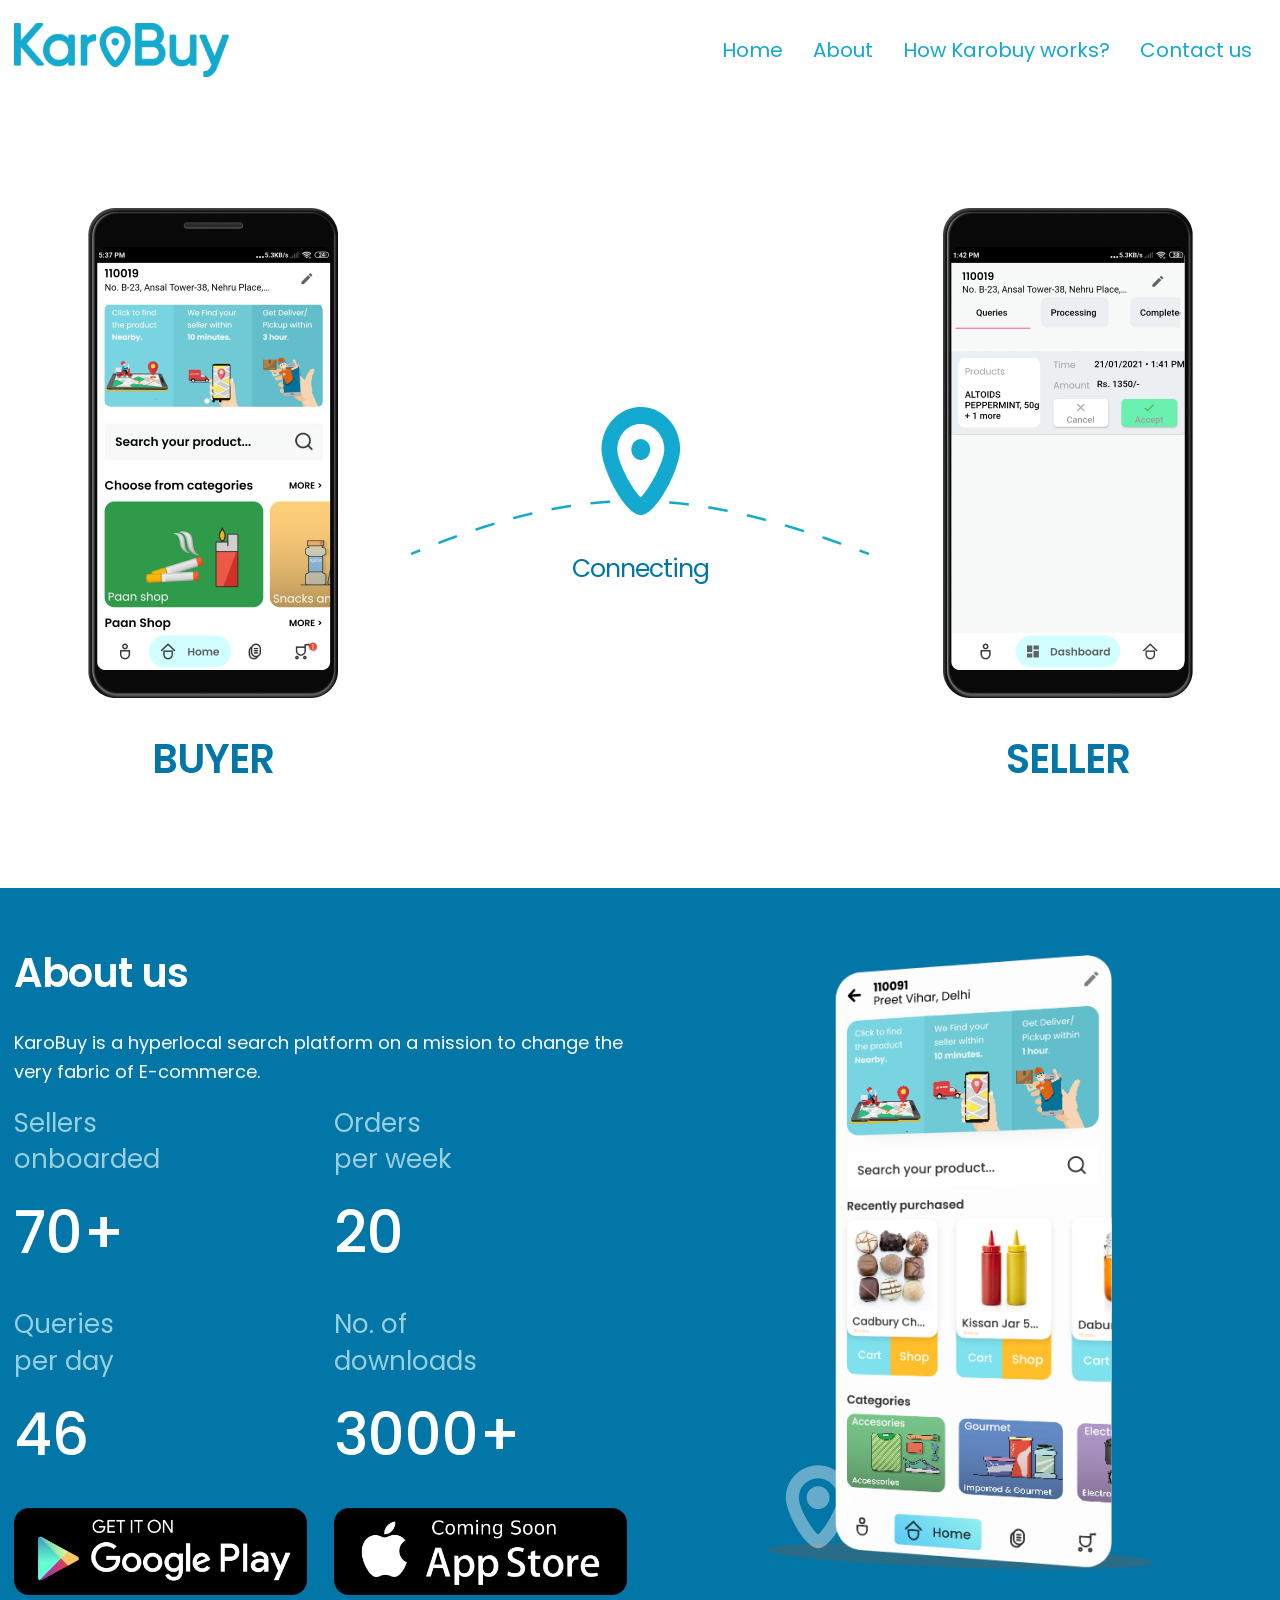
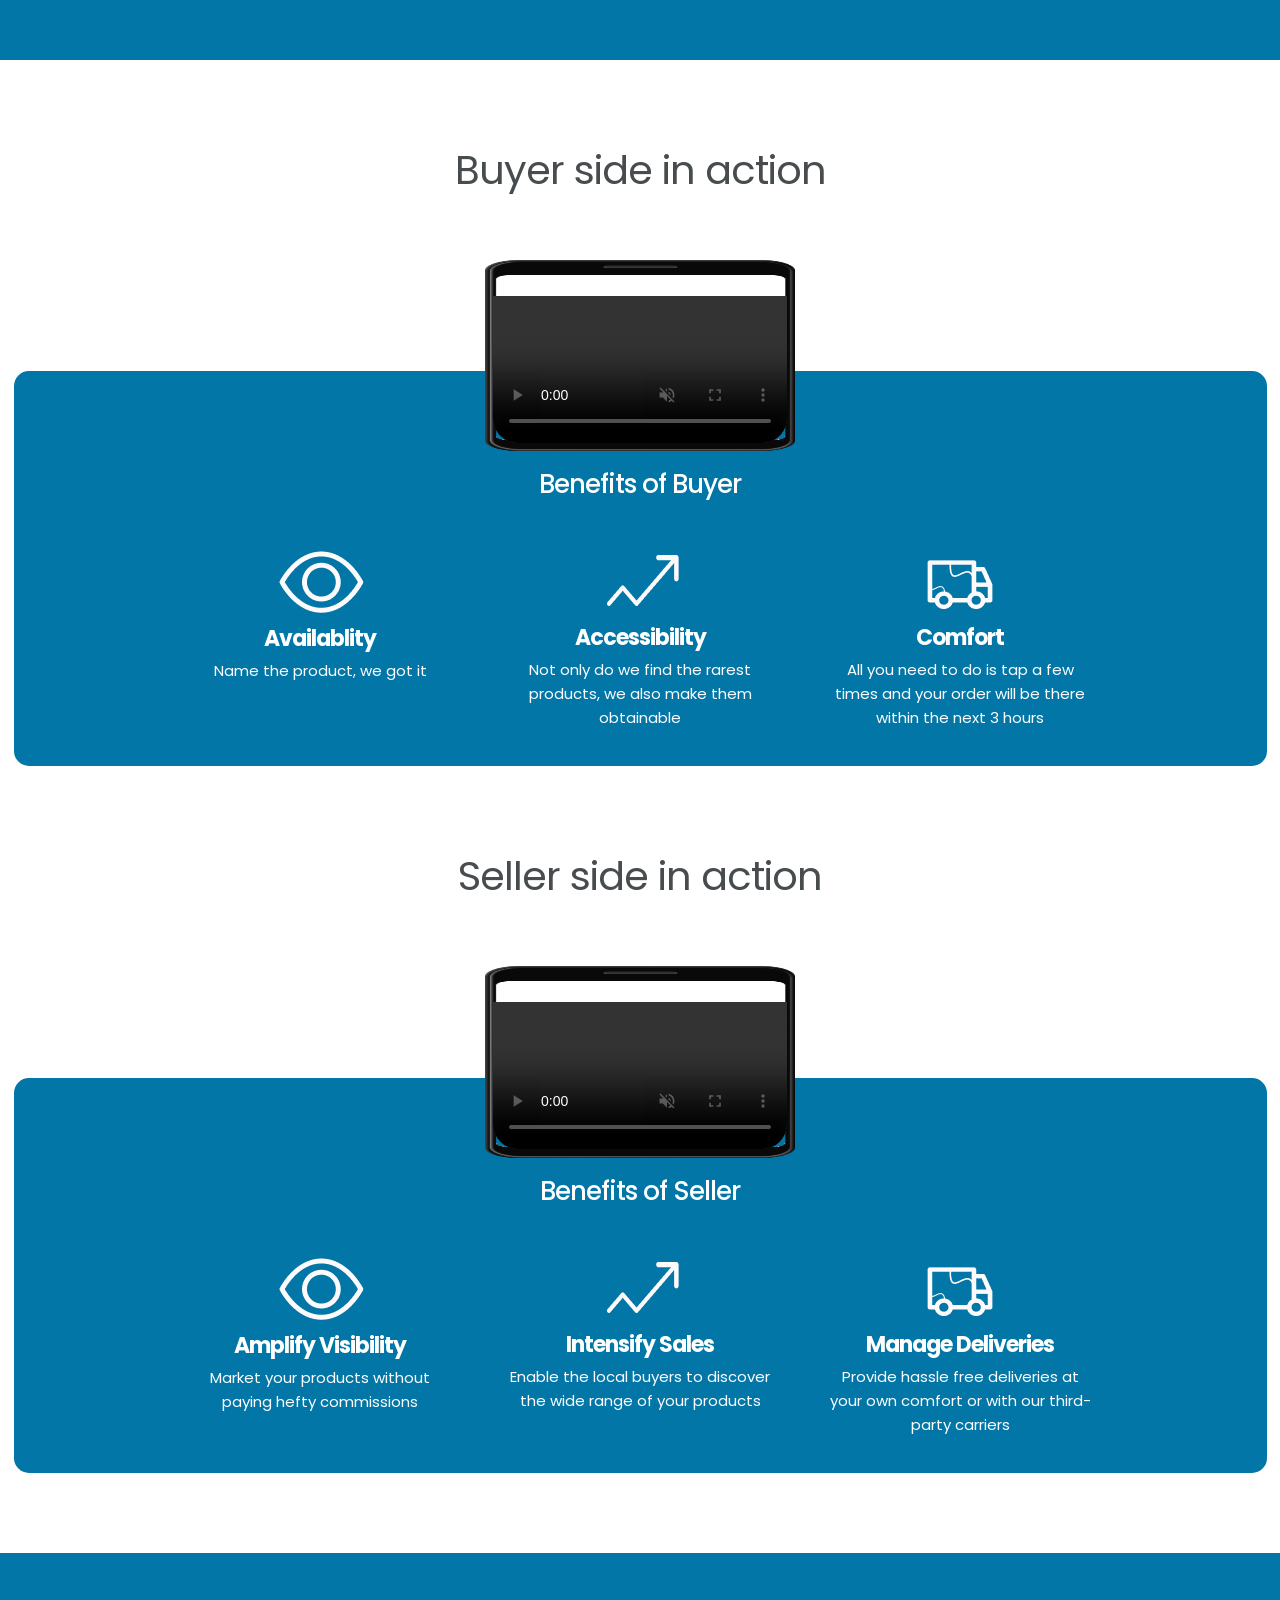
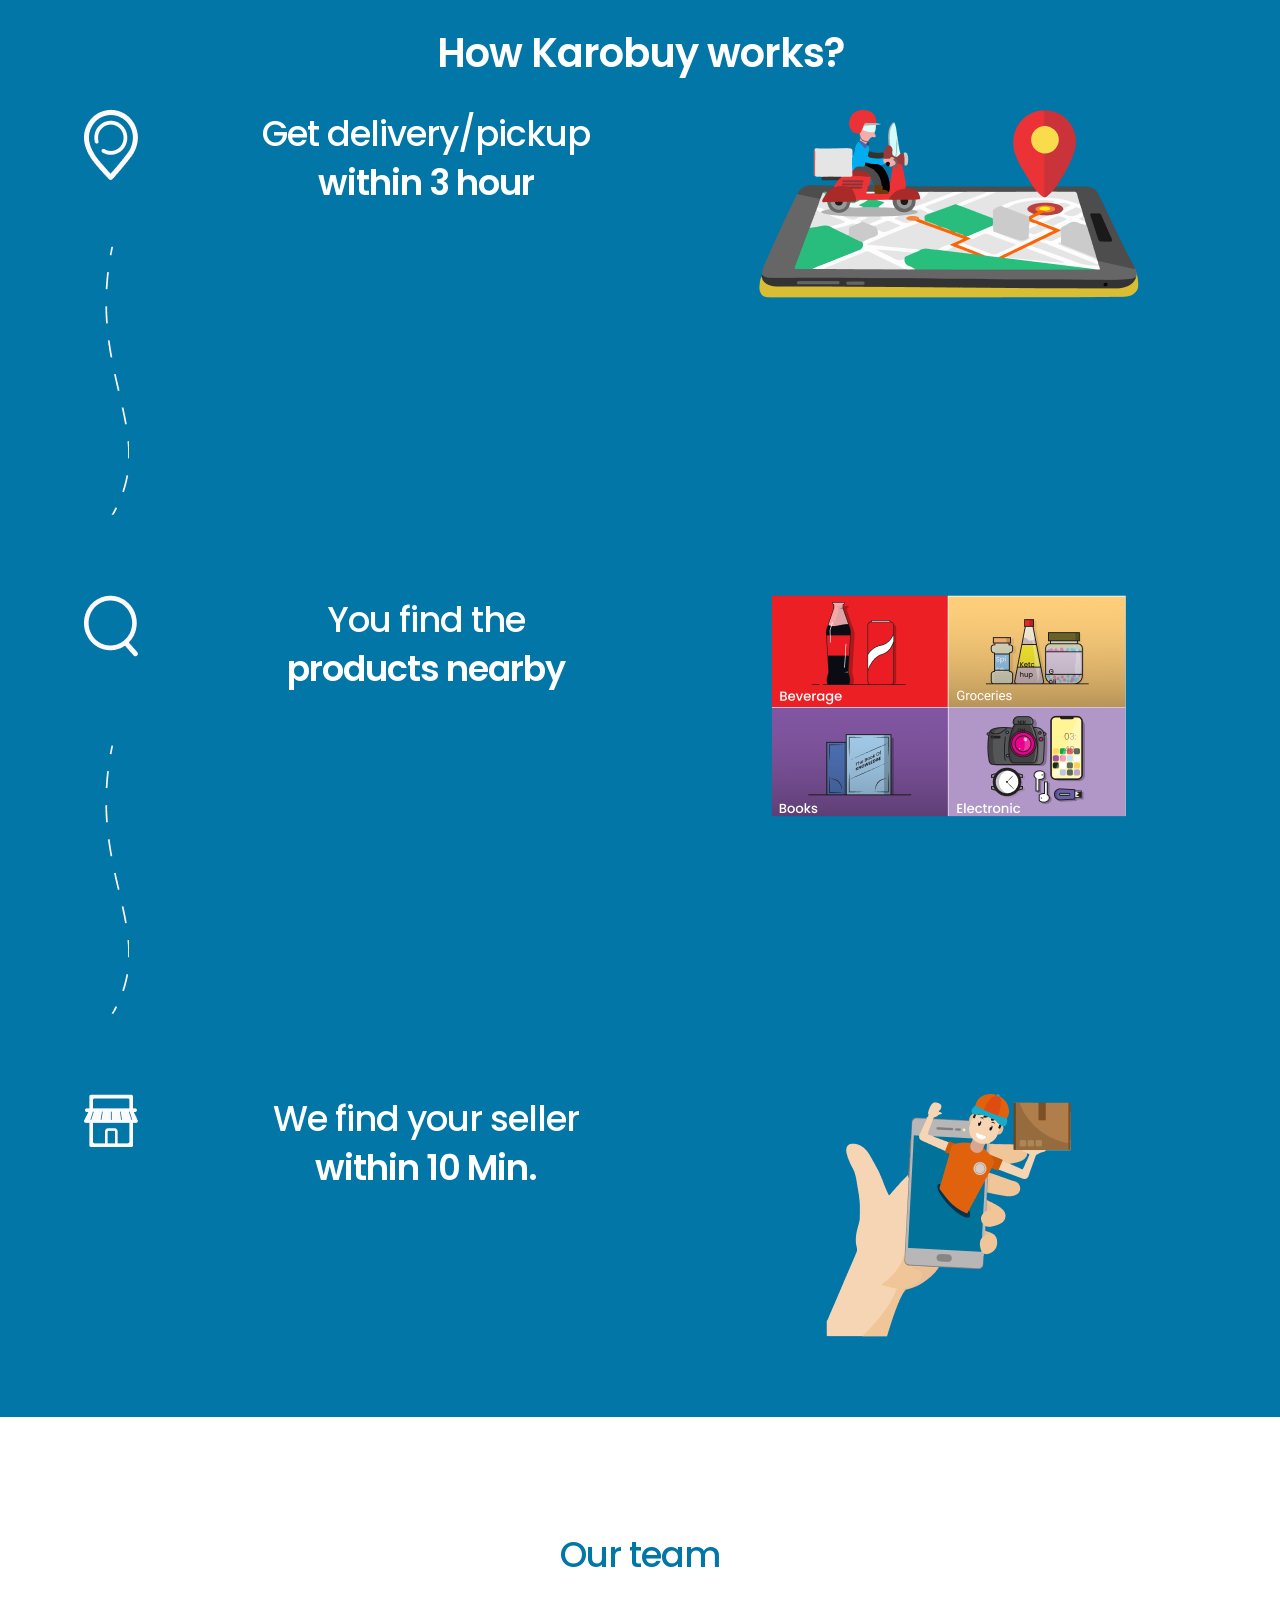
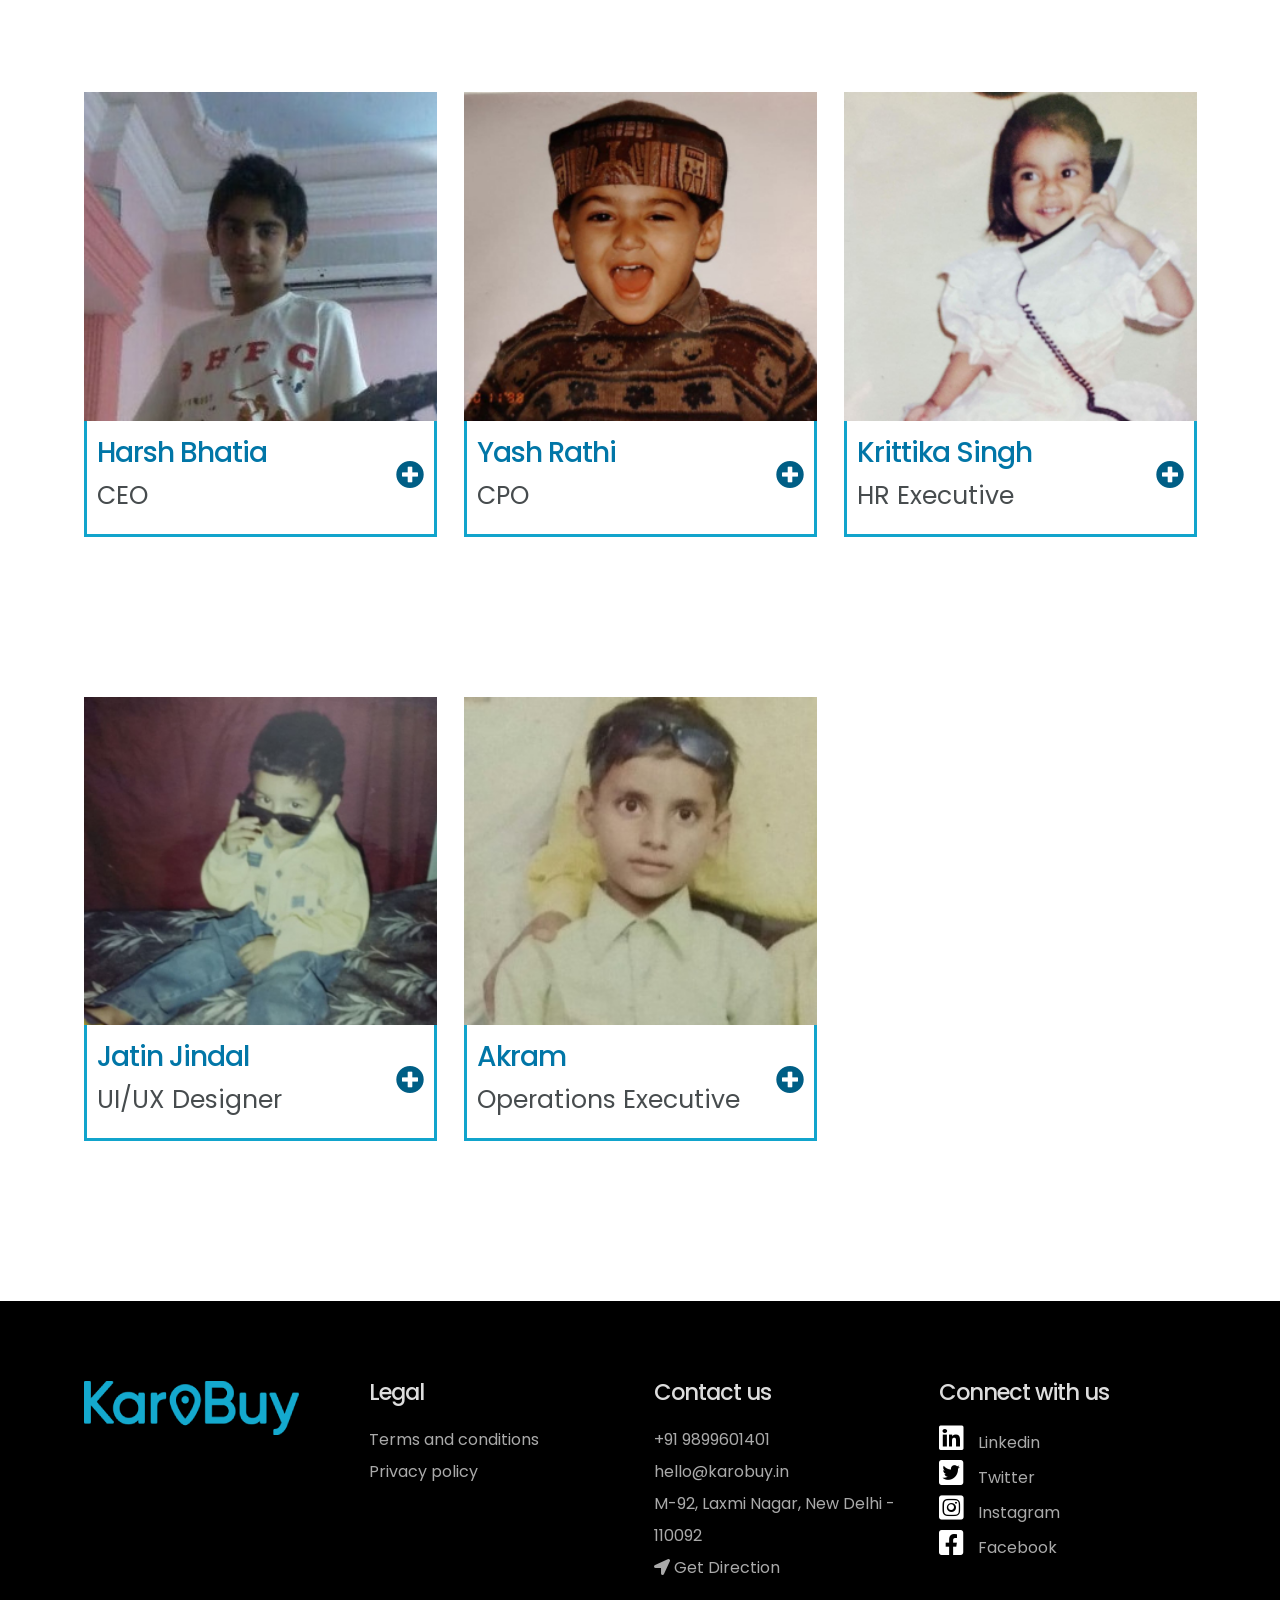
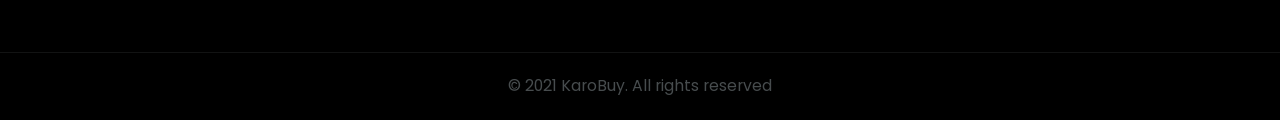
==== commit 2321ff0d: "Why Modifing" ====
--- a/index.html
+++ b/index.html
@@ -1,543 +1,579 @@
-<!DOCTYPE html>
-<html lang="en">
-<head>
-    <meta charset="UTF-8">
-    <meta http-equiv="X-UA-Compatible" content="IE=edge,chrome=1" />
-    <meta name="viewport" content="width=device-width, initial-scale=1.0">
-
-    <meta name="description" content="Use karobuy to order groceries online and paan shop near you and get it delivered within 3 hours">
-    <meta name="keywords" content="delivery in delhi, paan shop, online grocery shopping, grocery delivery">
-    <!-- <meta name="subject" content=""> -->
-    <meta name="copyright" content="Karobuy">
-    <meta name="robots" content="index,follow">
-    <meta name="theme-color" content="#14A9CE">
-    <meta name="author" content="Harsh Bhatia, CEO">
-
-    <meta property="og:type" content="website">
-    <meta property="og:title" content="Karobuy">
-    <meta property="og:description" content="Use karobuy to order groceries online and paan shop near you and get it delivered within 3 hours">
-    <meta property="og:url" content="http://karobuy.in/">
-    <meta property="og:site_name" content="Karobuy">
-    <meta property="og:image" content="assets/images/logo.png">
-    
-    
-    <title>Welcome! to Karobuy</title>
-    <link rel="icon" type="image/png" href="assets/images/favicon.png"/>
-    <link rel="canonical" href="/">
-	
-    <link rel="stylesheet" href="assets/css/bootstrap.min.css">
-    <!-- <link rel="stylesheet" href="assets/css/owl.carousel.min.css">
-    <link rel="stylesheet" href="assets/css/owl.theme.default.min.css"> -->
-    <link rel="stylesheet" href="assets/css/animate.min.css">
-    <link rel="stylesheet" href="https://cdnjs.cloudflare.com/ajax/libs/font-awesome/5.15.2/css/all.min.css"/>
-    <link href="https://fonts.googleapis.com/css2?family=Poppins:ital,wght@0,100;0,300;0,400;0,500;0,600;0,700;0,800;0,900;1,100;1,300;1,400;1,500;1,600;1,700;1,800;1,900&display=swap" rel="stylesheet">
-    <link rel="stylesheet" href="assets/css/site.css">
-</head>
-<body>
-    <!-- HEADER SECTIONS OPEN HERE -->
-    <header>
-<!--         <div class="topMenu bg-theme2">
-            <div class="container-fluid">
-                <div class="topMenu-wrapper">
-                    <div class="contacts d-none d-lg-flex">
-                        <a href="tel: + (254) 721 826 904"><i class="fas fa-phone-alt"></i> + (254) 721 826 904</a><div class="text-white mx-2"> | </div>
-                        <a href="mailto: info@groundwater.co.ke"><i class="far fa-envelope"></i> info@groundwater.co.ke</a><div class="text-white mx-2"> | </div>
-                        <p class="mb-0"><i class="far fa-map"></i> Alpha House , Oginga Odinga Street Kisumu, Kenya</p>
-                    </div>
-                    <div class="links d-flex align-items-center">
-                        <div class="socialBar mr-2">
-                            <a class="social-link facebook" href="javascript:void(0)"><i class="fab fa-facebook-f favIcons"></i></a>
-                            <a class="social-link twitter" href="javascript:void(0)"><i class="fab fa-twitter favIcons"></i></a>
-                            <a class="social-link google-plus" href="javascript:void(0)"><i class="fab fa-google-plus-g"></i></a>
-                            <a class="social-link linkedin" href="javascript:void(0)"><i class="fab fa-linkedin-in favIcons"></i></a>
-                            <a class="social-link instagram" href="javascript:void(0)"><i class="fab fa-instagram-square favIcons"></i></a>
-                            <a class="social-link pinterest" href="javascript:void(0)"><i class="fab fa-pinterest favIcons"></i></a>
-                            <a class="social-link yahoo" href="javascript:void(0)"><i class="fab fa-yahoo"></i></a>
-                        </div>
-                        <a class="myBtn3 btn2 fw-semi px-3 fs-12" href="javascript:void(0)"><span>DONATE NOW</span></a>
-                    </div>
-                </div>
-            </div>
-        </div> -->
-        <div class="mainMenu">
-            <div class="container-fluid">
-                <div class="logo_navs">
-                    <a class="logo" href="/">
-	                    <img class="img-fluid" src="assets/images/logo.png" alt="Karobuy Logo">
-                    </a>
-                    <div class="d-flex d-lg-none pr-2">
-                        <!-- <li class="searchBar">
-                            <a href="javascript:void(0);"><i class="fas fa-search"></i></a>
-                        </li>
-                        <li class="shopping-cart px-3">
-                            <a href="javascript:void(0);"><i class="fas fa-shopping-cart"></i></a>
-                        </li> -->
-                        <li class="bars-btn">
-                            <a href="javascript:void(0);"><i class="fas fa-bars" style="font-size: 1.4rem; color: #14A9CE;"></i></a>
-                        </li>
-                    </div>
-                    <nav class="navDesk d-none d-lg-block">
-                        <ul>
-                            <li><a href="">Home</a></li>
-                            <li><a href="#about">About</a></li>
-                            <li><a href="#works">How Karobuy works?</a></li>
-                            <li><a href="#footer">Contact us</a></li>
-                            <!-- <li class="searchBar">
-                                <a href="javascript:void(0);"><i class="fas fa-search"></i></a>
-                            </li>
-                            <li class="shopping-cart">
-                                <a href="javascript:void(0);"><i class="fas fa-shopping-cart"></i></a>
-                            </li>
-                            <li class="bars-btn">
-                                <a href="javascript:void(0);"><i class="fas fa-ellipsis-v"></i></a>
-                            </li> -->
-                        </ul>
-                    </nav>
-                    <!-- <div class="bars-btn d-lg-none">
-                        <span class="bars1"></span>
-                        <span class="bars2"></span>
-                        <span class="bars3"></span>
-                        <span class="bars"></span>
-                    </div> -->
-                </div>
-            </div>
-        </div>
-        <!-- =================
-            MOBILE NAVS
-        ======================== -->
-        <div class="accordion bg-color5">
-            <div class="logoClseIcn px-3 pb-3 mb-3">
-                <a class="w-75" href="/">
-                    <img class="img-fluid" src="assets/images/logo.png" alt="Karobuy logo">
-                </a>
-                <div class="close-btn p-2"><i class="fas fa-times text-warning" style="font-size: 1.4rem;"></i></div>
-            </div>
-            <nav class="side-nav">
-                <ul>
-                    <li><a href="">Home</a></li>
-                    <li class="submenu"><a href="#about">About</a><!-- <i class="fas fa-chevron-down"></i> -->
-                        <!-- <ul>
-                            <li><a href="/p/seo">Ecommerce</a></li>
-                            <li><a href="/p/seo">SEO</a></li>
-                            <li><a href="/p/social-media-management">Social Media Management</a></li>
-                            <li><a href="/p/website">Websites</a></li>
-                            <li><a href="/p/e-commerce-website">Ecommerce</a></li>
-                            <li><a href="/p/mobile-application">Mobile Application</a></li>
-                        </ul> -->
-                    </li>
-                    <li><a href="#works">How Karobuy works?</a></li>
-                    <li><a href="#footer">Contact us</a></li>
-                </ul>
-            </nav>
-        </div>
-        <div class="side-nav-overlay"></div>
-    </header>
-    <!-- HEADER SECTIONS CLOSE HERE -->
-
-    <div class="banner-area d-none d-lg-block">
-        <div class="container">
-            <div class="row align-items-center">
-                <div class="col-md-3 wow animate__slideInLeft">
-                    <div class="imgBox">
-                        <img class="img-fluid" src="assets/images/buyer-side.jpg" alt="buyer">
-                        <h1>BUYER</h1>
-                    </div>
-
-                </div>
-                <div class="col-md-6 wow animate__fadeInUp">
-                    <div class="imgBox imgIcon">
-                        <img class="img-fluid" src="assets/images/map-con.png" alt="connecting">
-                        <h3>Connecting</h3>
-                    </div>
-                </div>
-                <div class="col-md-3 wow animate__slideInRight">
-                    <div class="imgBox">
-                        <img class="img-fluid" src="assets/images/r-buyer-side.jpg" alt="seller">
-                        <h2>SELLER</h2>
-                    </div>
-                </div>
-            </div>
-        </div>
-    </div>
-
-    <div id="about" class="about mt-3 pt-5 mt-lg-0 pt-lg-0">
-        <div class="container-fluid">
-            <div class="row">
-                <div class="col-lg-6">
-                    <div class="conts">
-                        <h2>About us</h2>
-                        <p>KaroBuy is a hyperlocal search platform on a mission to change the very fabric of E-commerce.</p>
-                        <div class="dash">
-                            <div class="row">
-                                <div class="col-6">
-                                    <p>Sellers<br>onboarded</p>
-                                    <div class="counter">
-                                        <span>70</span>+
-                                    </div>
-                                </div>
-                                <div class="col-6">
-                                    <p>Orders<br>per week</p>
-                                    <div class="counter">
-                                        <span>20</span>
-                                    </div>
-                                </div>
-                                <div class="col-6">
-                                    <p>Queries<br>per day</p>
-                                    <div class="counter">
-                                        <span>46</span>
-                                    </div>
-                                </div>
-                                <div class="col-6">
-                                    <p>No. of<br>downloads</p>
-                                    <div class="counter">
-                                        <span>3000</span>+
-                                    </div>
-                                </div>
-                            </div>
-                        </div>
-                        <div class="row">
-                            <div class="col-6"><a href="https://play.google.com/store/apps/details?id=org.mx.karobuy" target="_blank"><img class="img-fluid" src="assets/images/Gplay.png" alt="google play"></a></div>
-                            <div class="col-6"><a href="javascript:;"><img class="img-fluid" src="assets/images/appS.png" alt="app store"></a></div>
-                        </div>
-                    </div>
-                </div>
-                <div class="col-lg-6 wow animate__slideInRight">
-                    <div class="rImg">
-                        <img class="img-fluid" src="assets/images/about-r.png" alt="home delivery">
-                    </div>
-                </div>
-            </div>
-        </div>
-    </div>
-
-
-
-    <div class="actions">
-        <div class="container-fluid">
-            <h2>Buyer side in action</h2>
-            <div class="vi wow animate__slideInLeft">
-                <video controls="controls" src="assets/videos/KaroBuyBuyer.mp4" autoplay muted>
-                    Your browser does not support the HTML5 Video element.
-                </video>
-                <img src="assets/images/mobFrame.png" alt="Buyer side in action">
-            </div>
-            <div class="cards">
-                <h3>Benefits of Buyer</h3>
-                <div class="row justify-content-center">
-                    <div class="col-lg-3">
-                        <div class="cs">
-                            <img src="assets/images/eyeIcon.png" alt="" class="img-fluid">
-                            <h4>Availablity</h4>
-                            <p>Name the product,
-                                we got it</p>
-                        </div>
-                    </div>
-                    <div class="col-lg-3">
-                        <div class="cs">
-                            <img src="assets/images/growIcon.png" alt="" class="img-fluid">
-                            <h4>Accessibility</h4>
-                            <p>Not only do we find the rarest products, we also make them obtainable</p>
-                        </div>
-                    </div>
-                    <div class="col-lg-3">
-                        <div class="cs">
-                            <img src="assets/images/deliveryIcon.png" alt="" class="img-fluid">
-                            <h4>Comfort</h4>
-                            <p>All you need to do is tap a few times and your order will be there within the next 3 hours</p>
-                        </div>
-                    </div>
-                </div>
-            </div>
-        </div>
-    </div>
-
-
-    <div class="actions">
-        <div class="container-fluid">
-            <h2>Seller side in action</h2>
-            <div class="vi wow animate__slideInRight">
-                <video controls="controls" src="assets/videos/KaroBuySeller.mp4" autoplay muted>
-                    Your browser does not support the HTML5 Video element.
-                </video>
-                <img src="assets/images/mobFrame.png" alt="Seller side in action">
-            </div>
-            <div class="cards">
-                <h3>Benefits of Seller</h3>
-                <div class="row justify-content-center">
-                    <div class="col-lg-3">
-                        <div class="cs">
-                            <img class="img-fluid" src="assets/images/eyeIcon.png" alt="" class="img-fluid">
-                            <h4>Amplify Visibility</h4>
-                            <p>Market your products without paying hefty commissions</p>
-                        </div>
-                    </div>
-                    <div class="col-lg-3">
-                        <div class="cs">
-                            <img class="img-fluid" src="assets/images/growIcon.png" alt="" class="img-fluid">
-                            <h4>Intensify Sales</h4>
-                            <p>Enable the local buyers to discover the wide range of your products</p>
-                        </div>
-                    </div>
-                    <div class="col-lg-3">
-                        <div class="cs">
-                            <img class="img-fluid" src="assets/images/deliveryIcon.png" alt="" class="img-fluid">
-                            <h4>Manage Deliveries</h4>
-                            <p>Provide hassle free deliveries at your own comfort or with our third-party carriers</p>
-                        </div>
-                    </div>
-                </div>
-            </div>
-        </div>
-    </div>
-    
-
-    <div id="works" class="works">
-        <div class="container">
-            <h2>How Karobuy works?</h2>
-            <div class="row pBox">
-                <div class="col-3 col-md-1">
-                    <div class="icons"><img class="img-fluid" src="assets/images/locatPin.png" alt="map icon"></div>
-                </div>
-                <div class="col-9 col-md-11">
-                    <div class="row">
-                        <div class="col-md-6">
-                            <h2><span>Get delivery/pickup</span><br>within 3 hour</h2>
-                        </div>
-                        <div class="col-md-6 wow animate__slideInLeft">
-                            <div class="imgBox"><img class="img-fluid" src="assets/images/delrng.png" alt="Get delivery/pickup within 3 hour"></div>
-                        </div>
-                    </div>
-                </div>
-            </div>
-            <div class="row pBox">
-                <div class="col-3 col-md-1">
-                    <div class="icons"><img class="img-fluid" src="assets/images/srchDir.png" alt="find icon"></div>
-                </div>
-                <div class="col-9 col-md-11">
-                    <div class="row">
-                        <div class="col-md-6">
-                            <h2><span>You find the </span><br>products nearby</h2>
-                        </div>
-                        <div class="col-md-6 wow animate__slideInRight">
-                            <div class="imgBox"><img class="img-fluid" src="assets/images/prdcts.png" alt="You find the 
-                                products nearby"></div>
-                        </div>
-                    </div>
-                </div>
-            </div>
-            <div class="row pBox">
-                <div class="col-3 col-md-1">
-                    <div class="icons"><img class="img-fluid" src="assets/images/homeIcon.png" alt="home icon"></div>
-                </div>
-                <div class="col-9 col-md-11">
-                    <div class="row">
-                        <div class="col-md-6">
-                            <h2><span>We find your seller</span><br>within 10 Min.</h2>
-                        </div>
-                        <div class="col-md-6 wow animate__slideInLeft">
-                            <div class="imgBox"><img class="img-fluid" src="assets/images/selr.png" alt="We find your seller within 10 Min."></div>
-                        </div>
-                    </div>
-                </div>
-            </div>
-        </div>
-    </div>
-
-
-    <div class="teams">
-        <div class="container">
-            <h2>Our team</h2>
-            <div class="row">
-                <div class="col-12 col-lg-4 wow animate__slideInLeft">
-                    <div class="memb">
-                        <div class="imgLayer">
-                            <img src="assets/images/harshBhatiya.jpg" alt="Harsh Bhatia">
-                            <div class="layer">
-                                <p>He is a stern boss, talented dancer and a musician. That is all I know about him as he is too busy working to get us the funds and salary we deserve.</p>
-                                <div class="social">
-                                    <a class="SoLnk linkedin" href="https://www.linkedin.com/in/iamharshbhatia/" target="_blank"><i class="fab fa-linkedin"></i></a>
-                                    <!-- <a class="SoLnk twitter" href="javascript:;"><i class="fab fa-twitter-square"></i></a>
-                                    <a class="SoLnk instagram" href="javascript:;"><i class="fab fa-instagram-square"></i></a>
-                                    <a class="SoLnk facebook" href="javascript:;"><i class="fab fa-facebook-square"></i></a> -->
-                                    <a class="mailLnk" href="mailto:harsh@karobuy.in">harsh@karobuy.in</a>
-                                </div>
-                            </div>
-                        </div>
-                        <div class="nameDesgn">
-                            <div class="name">
-                                <h3>Harsh Bhatia</h3>
-                                <p>CEO</p>
-                            </div>
-                            <div class="expndBtn">
-                                <i class="fas fa-plus-circle"></i>
-                            </div>
-                        </div>
-                    </div>
-                </div>
-                <div class="col-12 col-lg-4">
-                    <div class="memb">
-                        <div class="imgLayer">
-                            <img src="assets/images/yashRathi.jpg" alt="Yash Rathi">
-                            <div class="layer">
-                                <p>I don't have any paragraph to write here because he requested to write one for him while he is busy babysitting the head of security, Ash. So, I'm just going to give him a bottle of Coca Cola and hope that he forgives me.</p>
-                                <div class="social">
-                                    <a class="SoLnk linkedin" href="https://www.linkedin.com/in/yash-rathi-764050116/" target="_blank"><i class="fab fa-linkedin"></i></a>
-                                    <a class="mailLnk" href="mailto:yash@karobuy.in">yash@karobuy.in</a>
-                                </div>
-                            </div>
-                        </div>
-                        <div class="nameDesgn">
-                            <div class="name">
-                                <h3>Yash Rathi</h3>
-                                <p>CPO</p>
-                            </div>
-                            <div class="expndBtn">
-                                <i class="fas fa-plus-circle"></i>
-                            </div>
-                        </div>
-                    </div>
-                </div>
-                <div class="col-12 col-lg-4 wow animate__slideInRight">
-                    <div class="memb">
-                        <div class="imgLayer">
-                            <img src="assets/images/Kritika.jpg" alt="Krittika">
-                            <div class="layer">
-                                <p>She likes talking to people but the team talked her into writing their bio for the website. She is a part-time babysitter and motivational speaker of the team. She regrets talking now.</p>
-                                <div class="social">
-                                    <a class="SoLnk linkedin" href="https://www.linkedin.com/in/krittika-singh-4213291a0/" target="_blank"><i class="fab fa-linkedin"></i></a>
-                                    <a class="mailLnk" href="mailto:kritika@karobuy.in">kritika@karobuy.in</a>
-                                </div>
-                            </div>
-                        </div>
-                        <div class="nameDesgn">
-                            <div class="name">
-                                <h3>Krittika Singh</h3>
-                                <p>HR Executive</p>
-                            </div>
-                            <div class="expndBtn">
-                                <i class="fas fa-plus-circle"></i>
-                            </div>
-                        </div>
-                    </div>
-                </div>
-                <div class="col-12 col-lg-4 wow animate__slideInLeft">
-                    <div class="memb">
-                        <div class="imgLayer">
-                            <img src="assets/images/jatinJindal.jpg" alt="Jatin Jindal">
-                            <div class="layer">
-                                <p>Jatin sees what others people can’t, yes he can even see John cena  as he has a hawk eye. He sees the world as a problem and himself as a super designer on an adventure to find creative solutions!</p>
-                                <div class="social">
-                                    <a class="SoLnk linkedin" href="https://www.linkedin.com/in/jatin-jindal-b1544615b" target="_blank"><i class="fab fa-linkedin"></i></a>
-                                    <a class="mailLnk" href="mailto:design@karobuy.in">design@karobuy.in</a>
-                                </div>
-                            </div>
-                        </div>
-                        <div class="nameDesgn">
-                            <div class="name">
-                                <h3>Jatin Jindal</h3>
-                                <p>UI/UX Designer</p>
-                            </div>
-                            <div class="expndBtn">
-                                <i class="fas fa-plus-circle"></i>
-                            </div>
-                        </div>
-                    </div>
-                </div>
-                <div class="col-12 col-lg-4 wow animate__slideInLeft">
-                    <div class="memb">
-                        <div class="imgLayer">
-                            <img src="assets/images/akram.jpg" alt="Akram">
-                            <div class="layer">
-                                <p>He is the ninja of team KaroBuy. Name it and he’ll get it done. He is so efficent & fast that by the time you complete reading this bio, he would have completed all his tasks. Even Jatin can't see him.</p>
-                                <div class="social">
-                                    <a class="SoLnk linkedin" href="https://www.linkedin.com/in/akram-ansari-314558206" target="_blank"><i class="fab fa-linkedin"></i></a>
-                                    <a class="mailLnk" href="mailto:aansari199951@gmail.com">aansari199951@gmail.com</a>
-                                </div>
-                            </div>
-                        </div>
-                        <div class="nameDesgn">
-                            <div class="name">
-                                <h3>Akram</h3>
-                                <p>Operations Executive</p>
-                            </div>
-                            <div class="expndBtn">
-                                <i class="fas fa-plus-circle"></i>
-                            </div>
-                        </div>
-                    </div>
-                </div>
-            </div>
-        </div>
-    </div>
-
-
-
-    <footer id="footer" class="footer">
-        <div class="container">
-            <div class="row">
-                <div class="col-12 col-md-3">
-                    <div class="fooBox"><a class="logo" href="/"><img class="img-fluid" src="assets/images/logo.png" alt="karobuy logo"></a></div>
-                </div>
-                <div class="col-12 col-md-3">
-                    <div class="fooBox">
-                        <h5>Legal</h5>
-                        <ul>
-                            <li>
-                                <a href="javascript:;">Terms and conditions</a>
-                                <a href="javascript:;">Privacy policy</a>
-                            </li>
-                        </ul>
-                    </div>
-                </div>
-                <div class="col-6 col-md-3">
-                    <div class="fooBox">
-                        <h5>Contact us</h5>
-                        <ul>
-                            <li>
-                                <a href="tel: +91 9899601401">+91 9899601401</a>
-                                <a href="hello@karobuy.in">hello@karobuy.in</a>
-                                <p>M-92, Laxmi Nagar, New Delhi - 110092</p>
-                                <a href="https://maps.app.goo.gl/RvMQTJTn36j3Mem1A" target="_blank"><i class="fas fa-location-arrow"></i> Get Direction</a>
-                            </li>
-                        </ul>
-                    </div>
-                </div>
-                <div class="col-6 col-md-3">
-                    <div class="fooBox">
-                        <h5>Connect with us</h5>
-                        <ul class="fooSoci">
-                            <li>
-                                <a href="https://www.linkedin.com/company/karobuy/" target="_blank"><i class="fab fa-linkedin"></i> Linkedin</a>
-                                <a href="https://twitter.com/karo_buy" target="_blank"><i class="fab fa-twitter-square"></i> Twitter</a>
-                                <a href="https://www.instagram.com/karobuy.in/" target="_blank"><i class="fab fa-instagram-square"></i> Instagram</a>
-                                <a href="https://www.facebook.com/karobuy.in" target="_blank"><i class="fab fa-facebook-square"></i> Facebook</a>
-                            </li>
-                        </ul>
-                    </div>
-                </div>
-            </div>
-        </div>
-        <hr>
-        <div class="copyright">
-            <small>&copy; 2021 KaroBuy. All rights reserved</small>
-        </div>
-        <div id="back_top">
-            <span></span>
-        </div>
-    </footer>
-
-
-    
-
-    <script src="assets/js/jquery.js"></script>
-    <!-- <script src="assets/js/popper.min.js"></script>
-    <script src="assets/js/bootstrap.min.js"></script> -->
-<!--     <script src="assets/js/owl.carousel.js"></script>
-    <script src="assets/js/modernizr-custom.js"></script> -->
-    <script src="assets/js/wow.min.js"></script>
-    <script src="assets/js/jquery.waypoints.min.js"></script>
-    <script src="assets/js/jquery.counterup.min.js"></script>
-    <script src="assets/js/site.js"></script>
-    
-</body>
+<!DOCTYPE html>
+<html lang="en">
+
+<head>
+    <meta charset="UTF-8">
+    <meta http-equiv="X-UA-Compatible" content="IE=edge,chrome=1" />
+    <meta name="viewport" content="width=device-width, initial-scale=1.0">
+
+    <meta name="description"
+        content="Use karobuy to order groceries online and paan shop near you and get it delivered within 3 hours">
+    <meta name="keywords" content="delivery in delhi, paan shop, online grocery shopping, grocery delivery">
+    <!-- <meta name="subject" content=""> -->
+    <meta name="copyright" content="Karobuy">
+    <meta name="robots" content="index,follow">
+    <meta name="theme-color" content="#14A9CE">
+    <meta name="author" content="Harsh Bhatia, CEO">
+
+    <meta property="og:type" content="website">
+    <meta property="og:title" content="Karobuy">
+    <meta property="og:description"
+        content="Use karobuy to order groceries online and paan shop near you and get it delivered within 3 hours">
+    <meta property="og:url" content="http://karobuy.in/">
+    <meta property="og:site_name" content="Karobuy">
+    <meta property="og:image" content="assets/images/logo.png">
+
+
+    <title>Welcome! to Karobuy</title>
+    <link rel="icon" type="image/png" href="assets/images/favicon.png" />
+    <link rel="canonical" href="/">
+
+    <link rel="stylesheet" href="assets/css/bootstrap.min.css">
+    <!-- <link rel="stylesheet" href="assets/css/owl.carousel.min.css">
+    <link rel="stylesheet" href="assets/css/owl.theme.default.min.css"> -->
+    <link rel="stylesheet" href="assets/css/animate.min.css">
+    <link rel="stylesheet" href="https://cdnjs.cloudflare.com/ajax/libs/font-awesome/5.15.2/css/all.min.css" />
+    <link
+        href="https://fonts.googleapis.com/css2?family=Poppins:ital,wght@0,100;0,300;0,400;0,500;0,600;0,700;0,800;0,900;1,100;1,300;1,400;1,500;1,600;1,700;1,800;1,900&display=swap"
+        rel="stylesheet">
+    <link rel="stylesheet" href="assets/css/site.css">
+</head>
+
+<body>
+    <!-- HEADER SECTIONS OPEN HERE -->
+    <header>
+        <!--         <div class="topMenu bg-theme2">
+            <div class="container-fluid">
+                <div class="topMenu-wrapper">
+                    <div class="contacts d-none d-lg-flex">
+                        <a href="tel: + (254) 721 826 904"><i class="fas fa-phone-alt"></i> + (254) 721 826 904</a><div class="text-white mx-2"> | </div>
+                        <a href="mailto: info@groundwater.co.ke"><i class="far fa-envelope"></i> info@groundwater.co.ke</a><div class="text-white mx-2"> | </div>
+                        <p class="mb-0"><i class="far fa-map"></i> Alpha House , Oginga Odinga Street Kisumu, Kenya</p>
+                    </div>
+                    <div class="links d-flex align-items-center">
+                        <div class="socialBar mr-2">
+                            <a class="social-link facebook" href="javascript:void(0)"><i class="fab fa-facebook-f favIcons"></i></a>
+                            <a class="social-link twitter" href="javascript:void(0)"><i class="fab fa-twitter favIcons"></i></a>
+                            <a class="social-link google-plus" href="javascript:void(0)"><i class="fab fa-google-plus-g"></i></a>
+                            <a class="social-link linkedin" href="javascript:void(0)"><i class="fab fa-linkedin-in favIcons"></i></a>
+                            <a class="social-link instagram" href="javascript:void(0)"><i class="fab fa-instagram-square favIcons"></i></a>
+                            <a class="social-link pinterest" href="javascript:void(0)"><i class="fab fa-pinterest favIcons"></i></a>
+                            <a class="social-link yahoo" href="javascript:void(0)"><i class="fab fa-yahoo"></i></a>
+                        </div>
+                        <a class="myBtn3 btn2 fw-semi px-3 fs-12" href="javascript:void(0)"><span>DONATE NOW</span></a>
+                    </div>
+                </div>
+            </div>
+        </div> -->
+        <div class="mainMenu">
+            <div class="container-fluid">
+                <div class="logo_navs">
+                    <a class="logo" href="/">
+                        <img class="img-fluid" src="assets/images/logo.png" alt="Karobuy Logo">
+                    </a>
+                    <div class="d-flex d-lg-none pr-2">
+                        <!-- <li class="searchBar">
+                            <a href="javascript:void(0);"><i class="fas fa-search"></i></a>
+                        </li>
+                        <li class="shopping-cart px-3">
+                            <a href="javascript:void(0);"><i class="fas fa-shopping-cart"></i></a>
+                        </li> -->
+                        <li class="bars-btn">
+                            <a href="javascript:void(0);"><i class="fas fa-bars"
+                                    style="font-size: 1.4rem; color: #14A9CE;"></i></a>
+                        </li>
+                    </div>
+                    <nav class="navDesk d-none d-lg-block">
+                        <ul>
+                            <li><a href="">Home</a></li>
+                            <li><a href="#about">About</a></li>
+                            <li><a href="#works">How Karobuy works?</a></li>
+                            <li><a href="#footer">Contact us</a></li>
+                            <!-- <li class="searchBar">
+                                <a href="javascript:void(0);"><i class="fas fa-search"></i></a>
+                            </li>
+                            <li class="shopping-cart">
+                                <a href="javascript:void(0);"><i class="fas fa-shopping-cart"></i></a>
+                            </li>
+                            <li class="bars-btn">
+                                <a href="javascript:void(0);"><i class="fas fa-ellipsis-v"></i></a>
+                            </li> -->
+                        </ul>
+                    </nav>
+                    <!-- <div class="bars-btn d-lg-none">
+                        <span class="bars1"></span>
+                        <span class="bars2"></span>
+                        <span class="bars3"></span>
+                        <span class="bars"></span>
+                    </div> -->
+                </div>
+            </div>
+        </div>
+        <!-- =================
+            MOBILE NAVS
+        ======================== -->
+        <div class="accordion bg-color5">
+            <div class="logoClseIcn px-3 pb-3 mb-3">
+                <a class="w-75" href="/">
+                    <img class="img-fluid" src="assets/images/logo.png" alt="Karobuy logo">
+                </a>
+                <div class="close-btn p-2"><i class="fas fa-times text-warning" style="font-size: 1.4rem;"></i></div>
+            </div>
+            <nav class="side-nav">
+                <ul>
+                    <li><a href="">Home</a></li>
+                    <li class="submenu"><a href="#about">About</a><!-- <i class="fas fa-chevron-down"></i> -->
+                        <!-- <ul>
+                            <li><a href="/p/seo">Ecommerce</a></li>
+                            <li><a href="/p/seo">SEO</a></li>
+                            <li><a href="/p/social-media-management">Social Media Management</a></li>
+                            <li><a href="/p/website">Websites</a></li>
+                            <li><a href="/p/e-commerce-website">Ecommerce</a></li>
+                            <li><a href="/p/mobile-application">Mobile Application</a></li>
+                        </ul> -->
+                    </li>
+                    <li><a href="#works">How Karobuy works?</a></li>
+                    <li><a href="#footer">Contact us</a></li>
+                </ul>
+            </nav>
+        </div>
+        <div class="side-nav-overlay"></div>
+    </header>
+    <!-- HEADER SECTIONS CLOSE HERE -->
+
+    <div class="banner-area d-none d-lg-block">
+        <div class="container">
+            <div class="row align-items-center">
+                <div class="col-md-3 wow animate__slideInLeft">
+                    <div class="imgBox">
+                        <img class="img-fluid" src="assets/images/buyer-side.jpg" alt="buyer">
+                        <h1>BUYER</h1>
+                    </div>
+
+                </div>
+                <div class="col-md-6 wow animate__fadeInUp">
+                    <div class="imgBox imgIcon">
+                        <img class="img-fluid" src="assets/images/map-con.png" alt="connecting">
+                        <h3>Connecting</h3>
+                    </div>
+                </div>
+                <div class="col-md-3 wow animate__slideInRight">
+                    <div class="imgBox">
+                        <img class="img-fluid" src="assets/images/r-buyer-side.jpg" alt="seller">
+                        <h2>SELLER</h2>
+                    </div>
+                </div>
+            </div>
+        </div>
+    </div>
+
+    <div id="about" class="about mt-3 pt-5 mt-lg-0 pt-lg-0">
+        <div class="container-fluid">
+            <div class="row">
+                <div class="col-lg-6">
+                    <div class="conts">
+                        <h2>About us</h2>
+                        <p>KaroBuy is a hyperlocal search platform on a mission to change the very fabric of E-commerce.
+                        </p>
+                        <div class="dash">
+                            <div class="row">
+                                <div class="col-6">
+                                    <p>Sellers<br>onboarded</p>
+                                    <div class="counter">
+                                        <span>70</span>+
+                                    </div>
+                                </div>
+                                <div class="col-6">
+                                    <p>Orders<br>per week</p>
+                                    <div class="counter">
+                                        <span>20</span>
+                                    </div>
+                                </div>
+                                <div class="col-6">
+                                    <p>Queries<br>per day</p>
+                                    <div class="counter">
+                                        <span>46</span>
+                                    </div>
+                                </div>
+                                <div class="col-6">
+                                    <p>No. of<br>downloads</p>
+                                    <div class="counter">
+                                        <span>3000</span>+
+                                    </div>
+                                </div>
+                            </div>
+                        </div>
+                        <div class="row">
+                            <div class="col-6"><a href="https://play.google.com/store/apps/details?id=org.mx.karobuy"
+                                    target="_blank"><img class="img-fluid" src="assets/images/Gplay.png"
+                                        alt="google play"></a></div>
+                            <div class="col-6"><a href="javascript:;"><img class="img-fluid"
+                                        src="assets/images/appS.png" alt="app store"></a></div>
+                        </div>
+                    </div>
+                </div>
+                <div class="col-lg-6 wow animate__slideInRight">
+                    <div class="rImg">
+                        <img class="img-fluid" src="assets/images/about-r.png" alt="home delivery">
+                    </div>
+                </div>
+            </div>
+        </div>
+    </div>
+
+
+
+    <div class="actions">
+        <div class="container-fluid">
+            <h2>Buyer side in action</h2>
+            <div class="vi wow animate__slideInLeft">
+                <video controls="controls" src="assets/videos/KaroBuyBuyer.mp4" autoplay muted>
+                    Your browser does not support the HTML5 Video element.
+                </video>
+                <img src="assets/images/mobFrame.png" alt="Buyer side in action">
+            </div>
+            <div class="cards">
+                <h3>Benefits of Buyer</h3>
+                <div class="row justify-content-center">
+                    <div class="col-lg-3">
+                        <div class="cs">
+                            <img src="assets/images/eyeIcon.png" alt="" class="img-fluid">
+                            <h4>Availablity</h4>
+                            <p>Name the product,
+                                we got it</p>
+                        </div>
+                    </div>
+                    <div class="col-lg-3">
+                        <div class="cs">
+                            <img src="assets/images/growIcon.png" alt="" class="img-fluid">
+                            <h4>Accessibility</h4>
+                            <p>Not only do we find the rarest products, we also make them obtainable</p>
+                        </div>
+                    </div>
+                    <div class="col-lg-3">
+                        <div class="cs">
+                            <img src="assets/images/deliveryIcon.png" alt="" class="img-fluid">
+                            <h4>Comfort</h4>
+                            <p>All you need to do is tap a few times and your order will be there within the next 3
+                                hours</p>
+                        </div>
+                    </div>
+                </div>
+            </div>
+        </div>
+    </div>
+
+
+    <div class="actions">
+        <div class="container-fluid">
+            <h2>Seller side in action</h2>
+            <div class="vi wow animate__slideInRight">
+                <video controls="controls" src="assets/videos/KaroBuySeller.mp4" autoplay muted>
+                    Your browser does not support the HTML5 Video element.
+                </video>
+                <img src="assets/images/mobFrame.png" alt="Seller side in action">
+            </div>
+            <div class="cards">
+                <h3>Benefits of Seller</h3>
+                <div class="row justify-content-center">
+                    <div class="col-lg-3">
+                        <div class="cs">
+                            <img class="img-fluid" src="assets/images/eyeIcon.png" alt="" class="img-fluid">
+                            <h4>Amplify Visibility</h4>
+                            <p>Market your products without paying hefty commissions</p>
+                        </div>
+                    </div>
+                    <div class="col-lg-3">
+                        <div class="cs">
+                            <img class="img-fluid" src="assets/images/growIcon.png" alt="" class="img-fluid">
+                            <h4>Intensify Sales</h4>
+                            <p>Enable the local buyers to discover the wide range of your products</p>
+                        </div>
+                    </div>
+                    <div class="col-lg-3">
+                        <div class="cs">
+                            <img class="img-fluid" src="assets/images/deliveryIcon.png" alt="" class="img-fluid">
+                            <h4>Manage Deliveries</h4>
+                            <p>Provide hassle free deliveries at your own comfort or with our third-party carriers</p>
+                        </div>
+                    </div>
+                </div>
+            </div>
+        </div>
+    </div>
+
+
+    <div id="works" class="works">
+        <div class="container">
+            <h2>How Karobuy works?</h2>
+            <div class="row pBox">
+                <div class="col-3 col-md-1">
+                    <div class="icons"><img class="img-fluid" src="assets/images/locatPin.png" alt="map icon"></div>
+                </div>
+                <div class="col-9 col-md-11">
+                    <div class="row">
+                        <div class="col-md-6">
+                            <h2><span>Get delivery/pickup</span><br>within 3 hour</h2>
+                        </div>
+                        <div class="col-md-6 wow animate__slideInLeft">
+                            <div class="imgBox"><img class="img-fluid" src="assets/images/delrng.png"
+                                    alt="Get delivery/pickup within 3 hour"></div>
+                        </div>
+                    </div>
+                </div>
+            </div>
+            <div class="row pBox">
+                <div class="col-3 col-md-1">
+                    <div class="icons"><img class="img-fluid" src="assets/images/srchDir.png" alt="find icon"></div>
+                </div>
+                <div class="col-9 col-md-11">
+                    <div class="row">
+                        <div class="col-md-6">
+                            <h2><span>You find the </span><br>products nearby</h2>
+                        </div>
+                        <div class="col-md-6 wow animate__slideInRight">
+                            <div class="imgBox"><img class="img-fluid" src="assets/images/prdcts.png" alt="You find the 
+                                products nearby"></div>
+                        </div>
+                    </div>
+                </div>
+            </div>
+            <div class="row pBox">
+                <div class="col-3 col-md-1">
+                    <div class="icons"><img class="img-fluid" src="assets/images/homeIcon.png" alt="home icon"></div>
+                </div>
+                <div class="col-9 col-md-11">
+                    <div class="row">
+                        <div class="col-md-6">
+                            <h2><span>We find your seller</span><br>within 10 Min.</h2>
+                        </div>
+                        <div class="col-md-6 wow animate__slideInLeft">
+                            <div class="imgBox"><img class="img-fluid" src="assets/images/selr.png"
+                                    alt="We find your seller within 10 Min."></div>
+                        </div>
+                    </div>
+                </div>
+            </div>
+        </div>
+    </div>
+
+
+    <div class="teams">
+        <div class="container">
+            <h2>Our team</h2>
+            <div class="row">
+                <div class="col-12 col-lg-4 wow animate__slideInLeft">
+                    <div class="memb">
+                        <div class="imgLayer">
+                            <img src="assets/images/harshBhatiya.jpg" alt="Harsh Bhatia">
+                            <div class="layer">
+                                <p>He is a stern boss, talented dancer and a musician. That is all I know about him as
+                                    he is too busy working to get us the funds and salary we deserve.</p>
+                                <div class="social">
+                                    <a class="SoLnk linkedin" href="https://www.linkedin.com/in/iamharshbhatia/"
+                                        target="_blank"><i class="fab fa-linkedin"></i></a>
+                                    <!-- <a class="SoLnk twitter" href="javascript:;"><i class="fab fa-twitter-square"></i></a>
+                                    <a class="SoLnk instagram" href="javascript:;"><i class="fab fa-instagram-square"></i></a>
+                                    <a class="SoLnk facebook" href="javascript:;"><i class="fab fa-facebook-square"></i></a> -->
+                                    <a class="mailLnk" href="mailto:harsh@karobuy.in">harsh@karobuy.in</a>
+                                </div>
+                            </div>
+                        </div>
+                        <div class="nameDesgn">
+                            <div class="name">
+                                <h3>Harsh Bhatia</h3>
+                                <p>CEO</p>
+                            </div>
+                            <div class="expndBtn">
+                                <i class="fas fa-plus-circle"></i>
+                            </div>
+                        </div>
+                    </div>
+                </div>
+                <div class="col-12 col-lg-4">
+                    <div class="memb">
+                        <div class="imgLayer">
+                            <img src="assets/images/yashRathi.jpg" alt="Yash Rathi">
+                            <div class="layer">
+                                <p>I don't have any paragraph to write here because he requested to write one for him
+                                    while he is busy babysitting the head of security, Ash. So, I'm just going to give
+                                    him a bottle of Coca Cola and hope that he forgives me.</p>
+                                <div class="social">
+                                    <a class="SoLnk linkedin" href="https://www.linkedin.com/in/yash-rathi-764050116/"
+                                        target="_blank"><i class="fab fa-linkedin"></i></a>
+                                    <a class="mailLnk" href="mailto:yash@karobuy.in">yash@karobuy.in</a>
+                                </div>
+                            </div>
+                        </div>
+                        <div class="nameDesgn">
+                            <div class="name">
+                                <h3>Yash Rathi</h3>
+                                <p>CPO</p>
+                            </div>
+                            <div class="expndBtn">
+                                <i class="fas fa-plus-circle"></i>
+                            </div>
+                        </div>
+                    </div>
+                </div>
+                <div class="col-12 col-lg-4 wow animate__slideInRight">
+                    <div class="memb">
+                        <div class="imgLayer">
+                            <img src="assets/images/Kritika.jpg" alt="Krittika">
+                            <div class="layer">
+                                <p>She likes talking to people but the team talked her into writing their bio for the
+                                    website. She is a part-time babysitter and motivational speaker of the team. She
+                                    regrets talking now.</p>
+                                <div class="social">
+                                    <a class="SoLnk linkedin"
+                                        href="https://www.linkedin.com/in/krittika-singh-4213291a0/" target="_blank"><i
+                                            class="fab fa-linkedin"></i></a>
+                                    <a class="mailLnk" href="mailto:kritika@karobuy.in">kritika@karobuy.in</a>
+                                </div>
+                            </div>
+                        </div>
+                        <div class="nameDesgn">
+                            <div class="name">
+                                <h3>Krittika Singh</h3>
+                                <p>HR Executive</p>
+                            </div>
+                            <div class="expndBtn">
+                                <i class="fas fa-plus-circle"></i>
+                            </div>
+                        </div>
+                    </div>
+                </div>
+                <div class="col-12 col-lg-4 wow animate__slideInLeft">
+                    <div class="memb">
+                        <div class="imgLayer">
+                            <img src="assets/images/jatinJindal.jpg" alt="Jatin Jindal">
+                            <div class="layer">
+                                <p>Jatin sees what others people can’t, yes he can even see John cena as he has a hawk
+                                    eye. He sees the world as a problem and himself as a super designer on an adventure
+                                    to find creative solutions!</p>
+                                <div class="social">
+                                    <a class="SoLnk linkedin" href="https://www.linkedin.com/in/jatin-jindal-b1544615b"
+                                        target="_blank"><i class="fab fa-linkedin"></i></a>
+                                    <a class="mailLnk" href="mailto:design@karobuy.in">design@karobuy.in</a>
+                                </div>
+                            </div>
+                        </div>
+                        <div class="nameDesgn">
+                            <div class="name">
+                                <h3>Jatin Jindal</h3>
+                                <p>UI/UX Designer</p>
+                            </div>
+                            <div class="expndBtn">
+                                <i class="fas fa-plus-circle"></i>
+                            </div>
+                        </div>
+                    </div>
+                </div>
+                <div class="col-12 col-lg-4 wow animate__slideInLeft">
+                    <div class="memb">
+                        <div class="imgLayer">
+                            <img src="assets/images/akram.jpg" alt="Akram">
+                            <div class="layer">
+                                <p>He is the ninja of team KaroBuy. Name it and he’ll get it done. He is so efficent &
+                                    fast that by the time you complete reading this bio, he would have completed all his
+                                    tasks. Even Jatin can't see him.</p>
+                                <div class="social">
+                                    <a class="SoLnk linkedin" href="https://www.linkedin.com/in/akram-ansari-314558206"
+                                        target="_blank"><i class="fab fa-linkedin"></i></a>
+                                    <a class="mailLnk" href="mailto:aansari199951@gmail.com">aansari199951@gmail.com</a>
+                                </div>
+                            </div>
+                        </div>
+                        <div class="nameDesgn">
+                            <div class="name">
+                                <h3>Akram</h3>
+                                <p>Operations Executive</p>
+                            </div>
+                            <div class="expndBtn">
+                                <i class="fas fa-plus-circle"></i>
+                            </div>
+                        </div>
+                    </div>
+                </div>
+            </div>
+        </div>
+    </div>
+
+
+
+    <footer id="footer" class="footer">
+        <div class="container">
+            <div class="row">
+                <div class="col-12 col-md-3">
+                    <div class="fooBox"><a class="logo" href="/"><img class="img-fluid" src="assets/images/logo.png"
+                                alt="karobuy logo"></a></div>
+                </div>
+                <div class="col-12 col-md-3">
+                    <div class="fooBox">
+                        <h5>Legal</h5>
+                        <ul>
+                            <li>
+                                <a href="javascript:;">Terms and conditions</a>
+                                <a href="javascript:;">Privacy policy</a>
+                            </li>
+                        </ul>
+                    </div>
+                </div>
+                <div class="col-6 col-md-3">
+                    <div class="fooBox">
+                        <h5>Contact us</h5>
+                        <ul>
+                            <li>
+                                <a href="tel: +91 9899601401">+91 9899601401</a>
+                                <a href="hello@karobuy.in">hello@karobuy.in</a>
+                                <p>M-92, Laxmi Nagar, New Delhi - 110092</p>
+                                <a href="https://maps.app.goo.gl/RvMQTJTn36j3Mem1A" target="_blank"><i
+                                        class="fas fa-location-arrow"></i> Get Direction</a>
+                            </li>
+                        </ul>
+                    </div>
+                </div>
+                <div class="col-6 col-md-3">
+                    <div class="fooBox">
+                        <h5>Connect with us</h5>
+                        <ul class="fooSoci">
+                            <li>
+                                <a href="https://www.linkedin.com/company/karobuy/" target="_blank"><i
+                                        class="fab fa-linkedin"></i> Linkedin</a>
+                                <a href="https://twitter.com/karo_buy" target="_blank"><i
+                                        class="fab fa-twitter-square"></i> Twitter</a>
+                                <a href="https://www.instagram.com/karobuy.in/" target="_blank"><i
+                                        class="fab fa-instagram-square"></i> Instagram</a>
+                                <a href="https://www.facebook.com/karobuy.in" target="_blank"><i
+                                        class="fab fa-facebook-square"></i> Facebook</a>
+                            </li>
+                        </ul>
+                    </div>
+                </div>
+            </div>
+        </div>
+        <hr>
+        <div class="copyright">
+            <small>&copy; 2021 KaroBuy. All rights reserved</small>
+        </div>
+        <div id="back_top">
+            <span></span>
+        </div>
+    </footer>
+
+
+
+
+    <script src="assets/js/jquery.js"></script>
+    <!-- <script src="assets/js/popper.min.js"></script>
+    <script src="assets/js/bootstrap.min.js"></script> -->
+    <!--     <script src="assets/js/owl.carousel.js"></script>
+    <script src="assets/js/modernizr-custom.js"></script> -->
+    <script src="assets/js/wow.min.js"></script>
+    <script src="assets/js/jquery.waypoints.min.js"></script>
+    <script src="assets/js/jquery.counterup.min.js"></script>
+    <script src="assets/js/site.js"></script>
+
+</body>
+
 </html>
